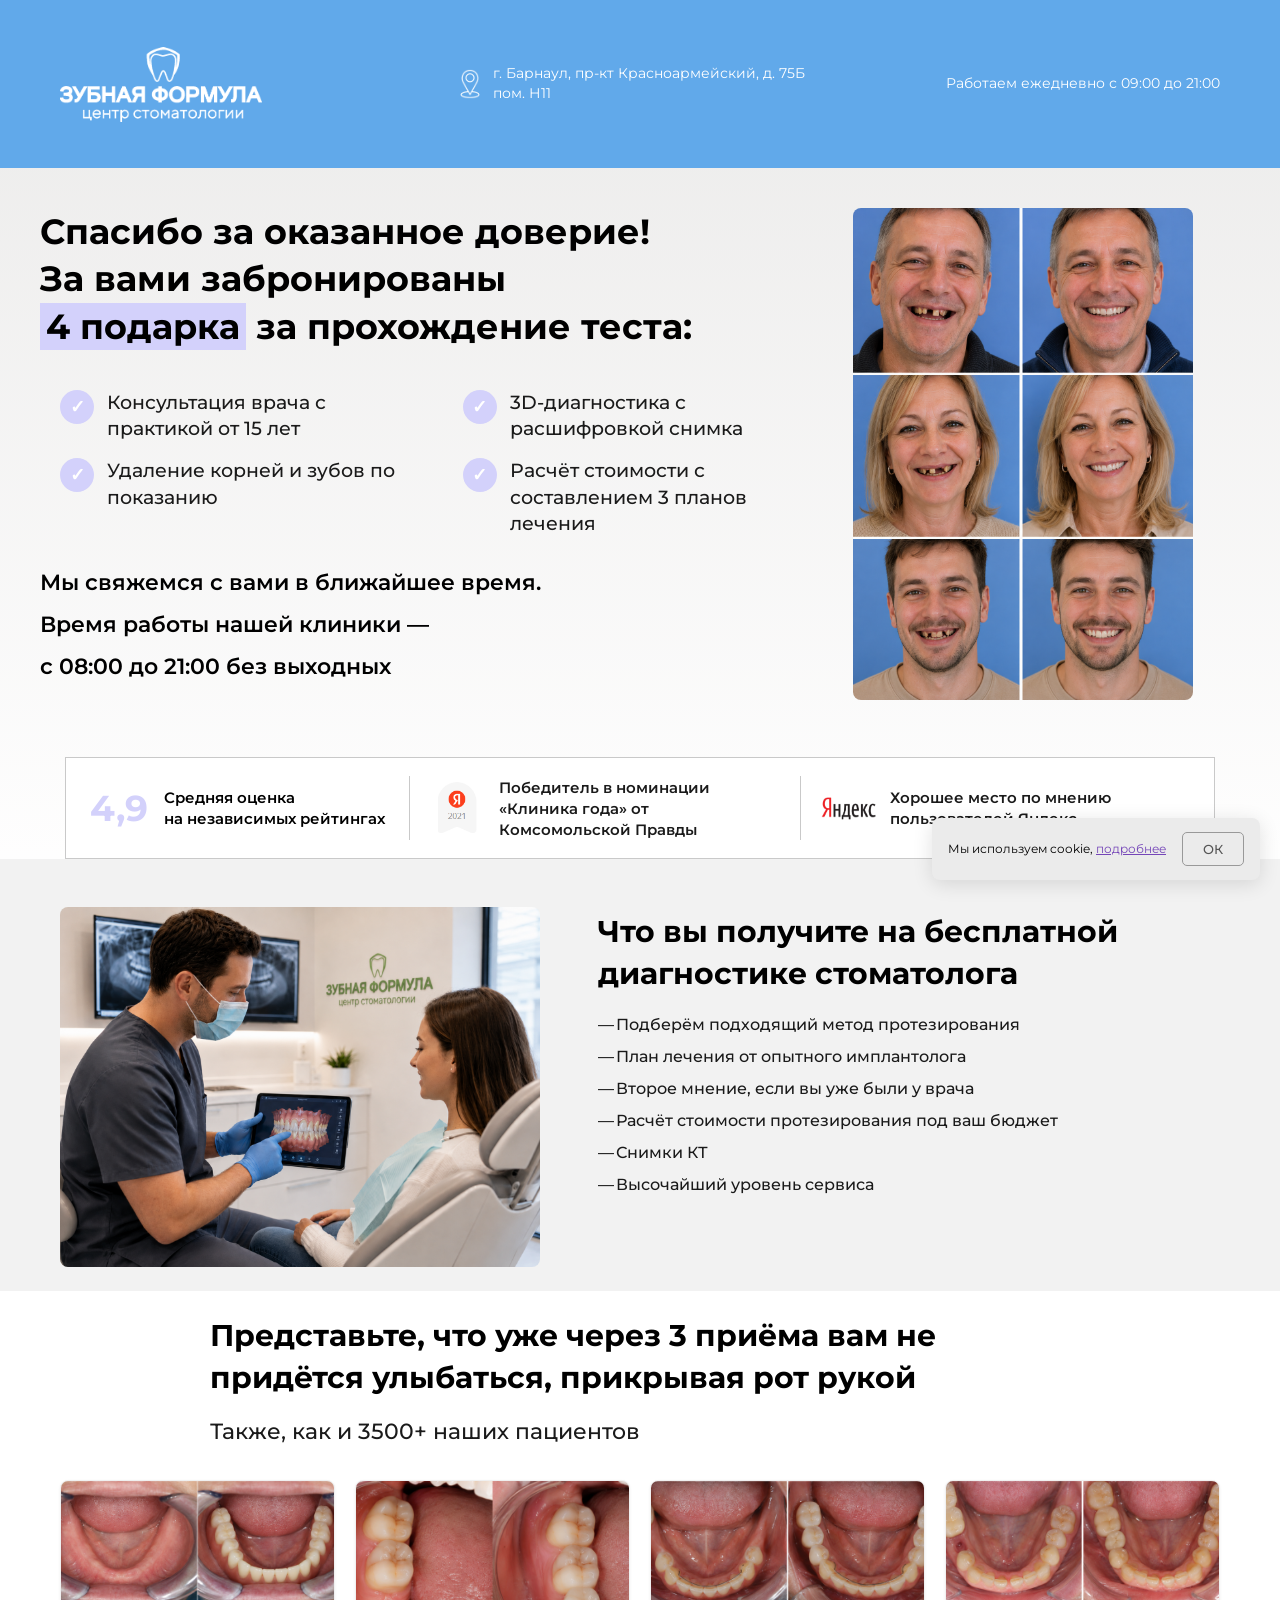
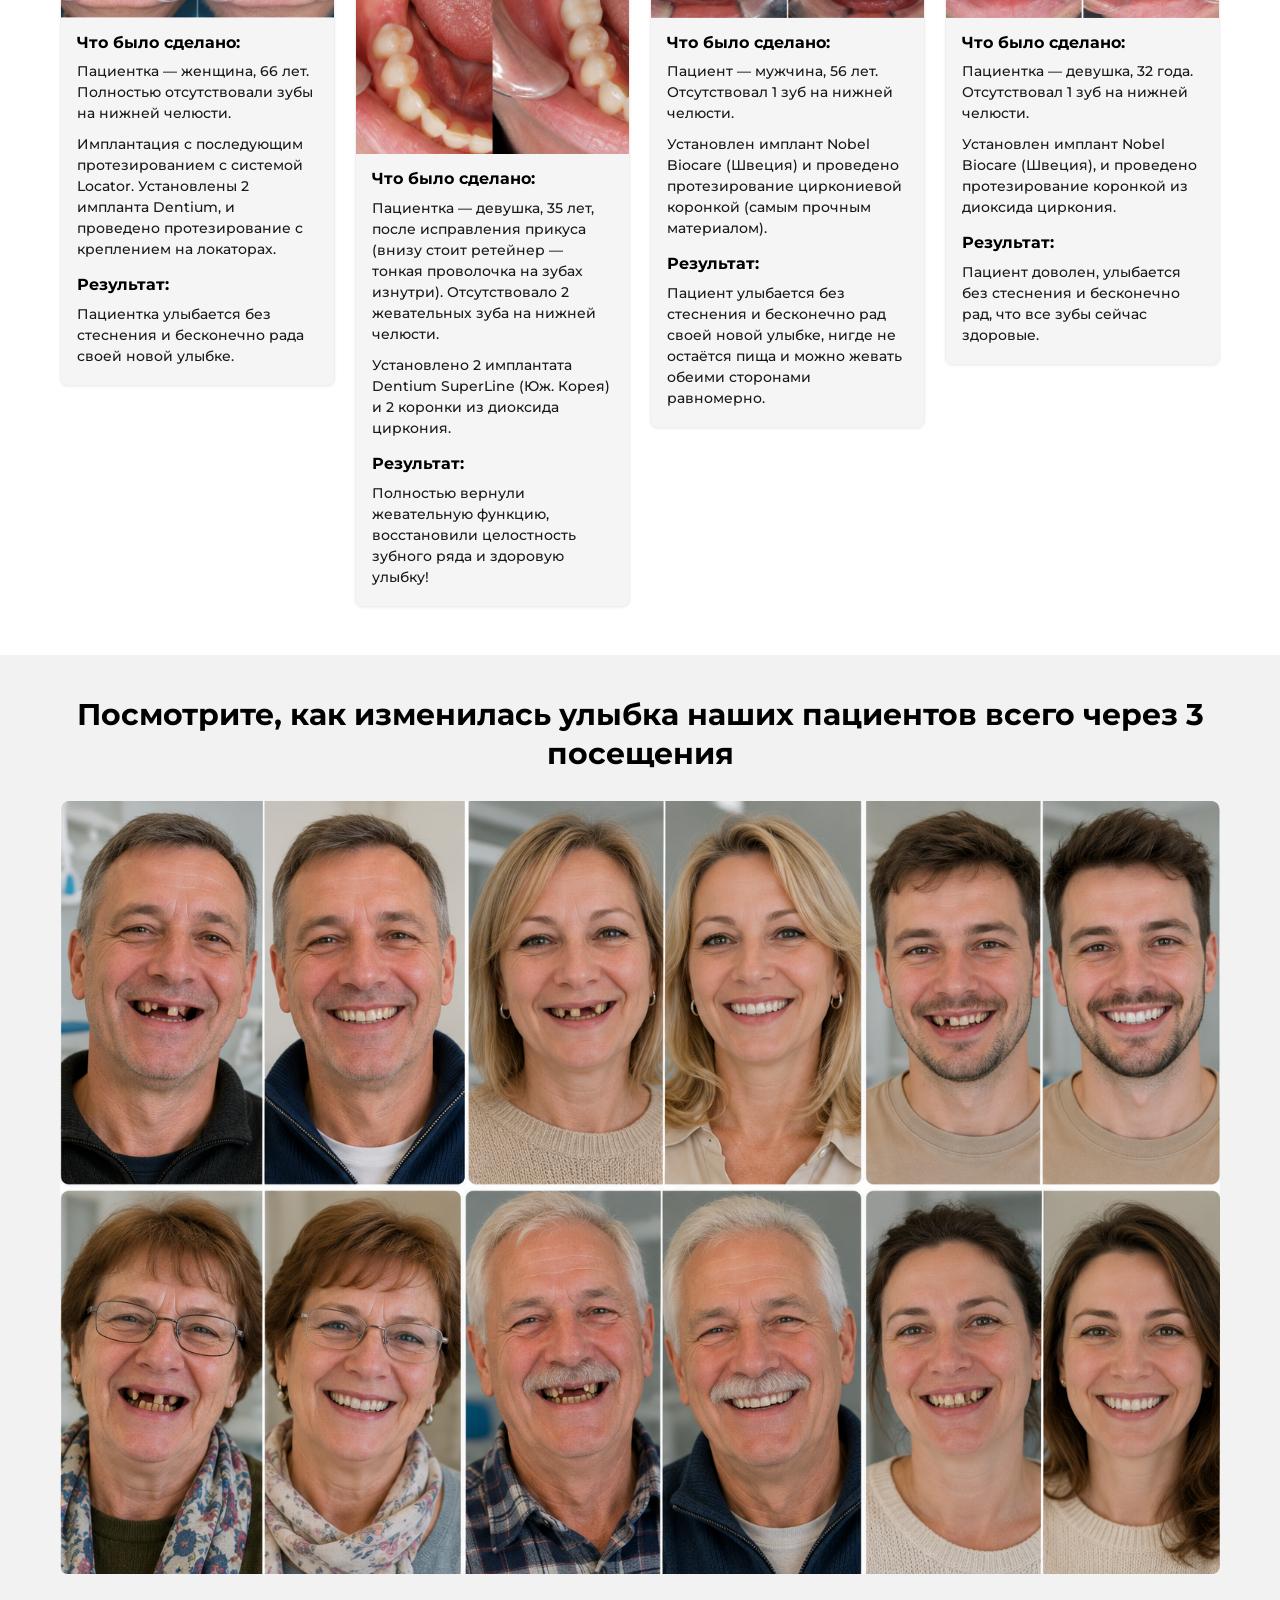
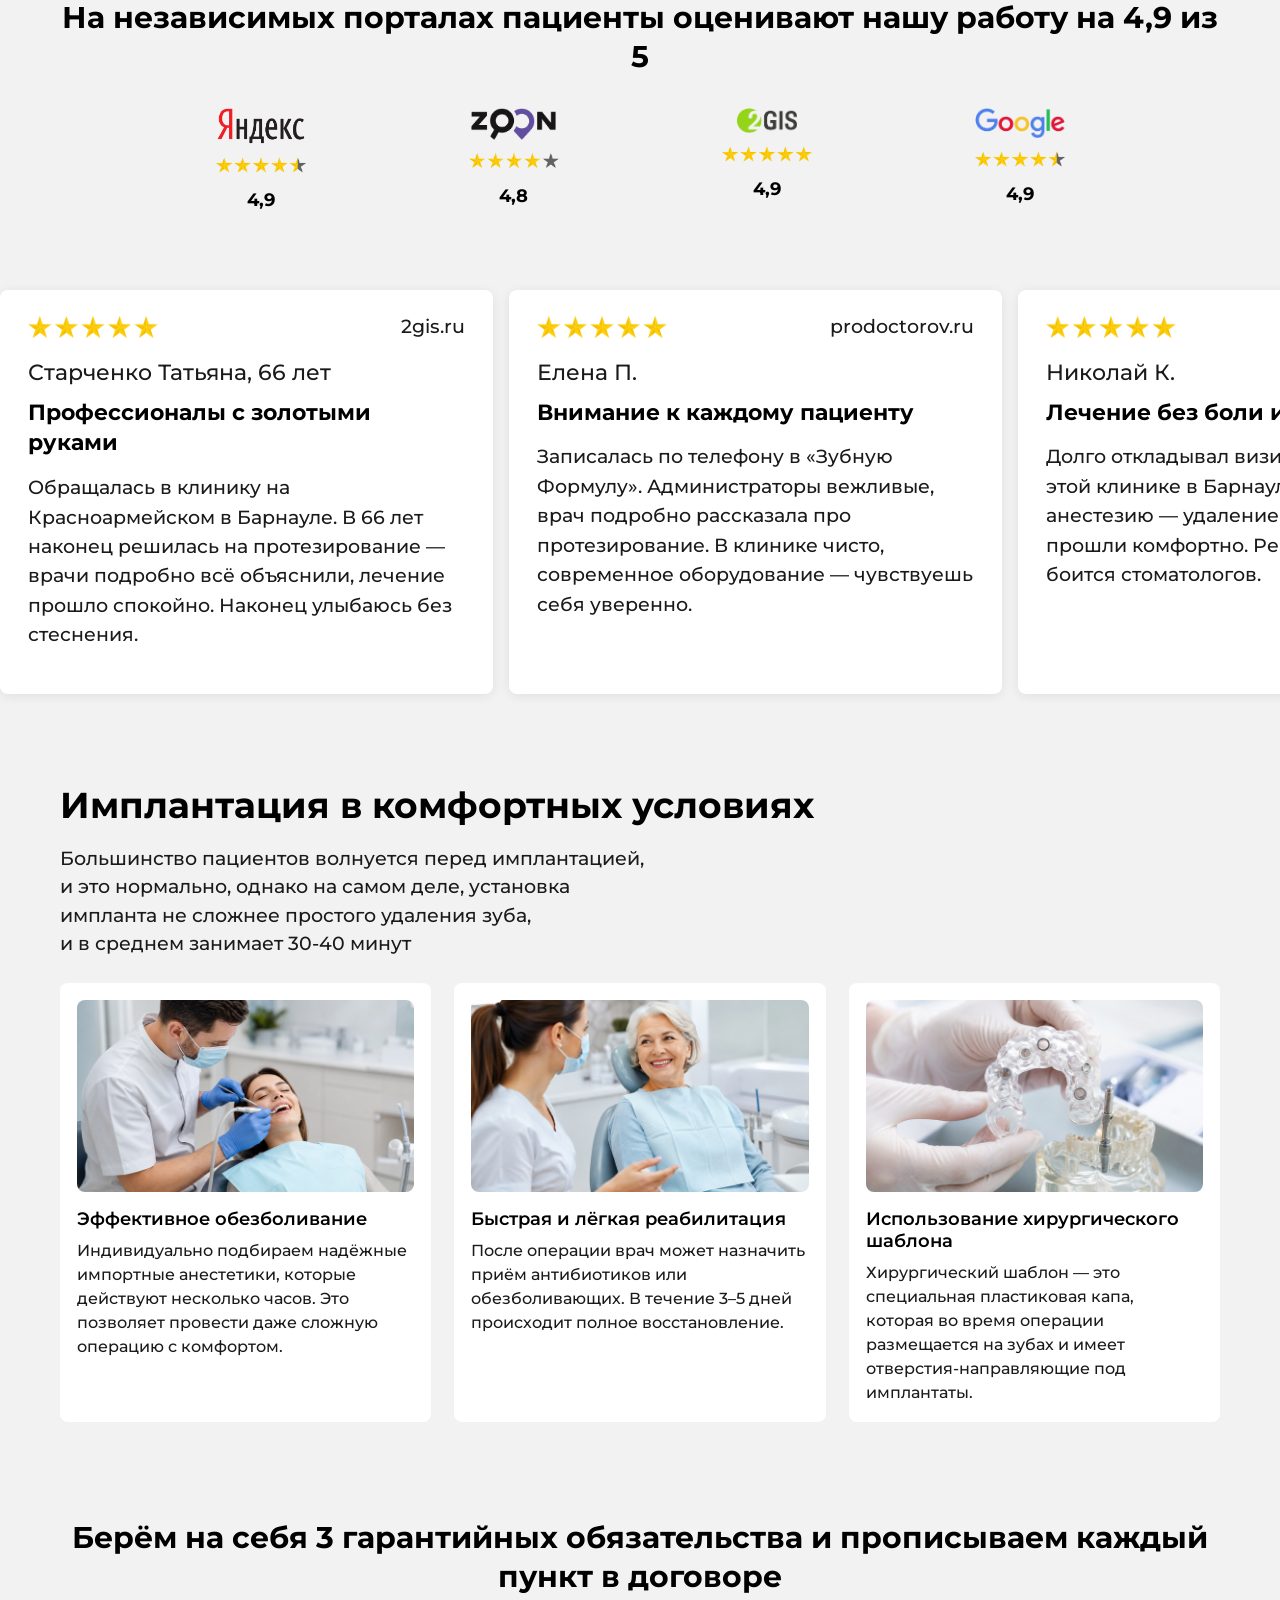
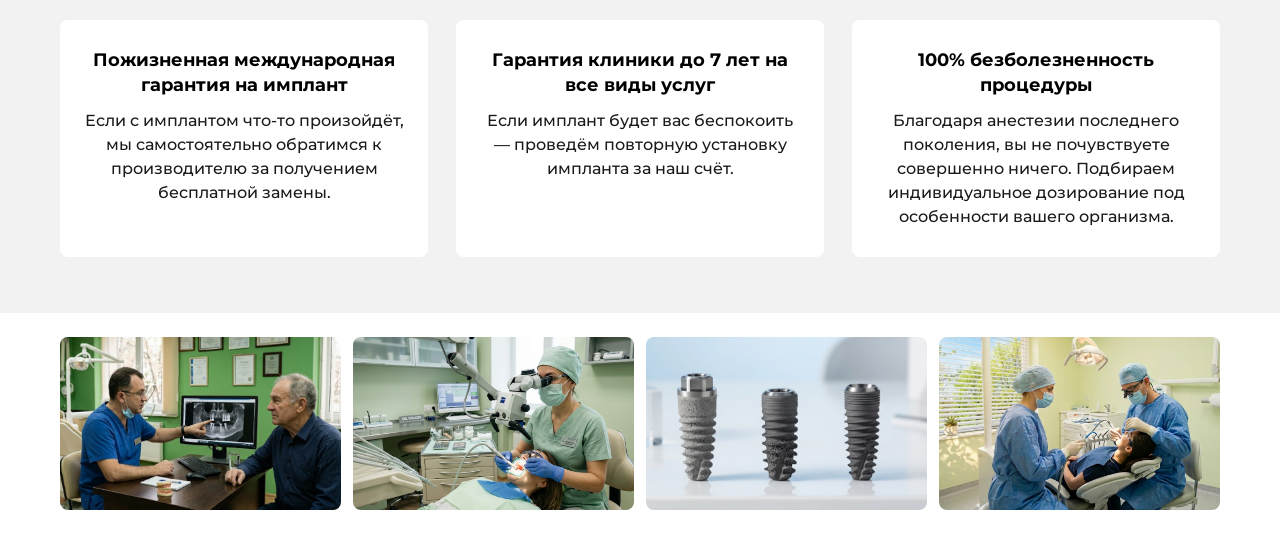
==== spasibo.html @ ef3e5db2 "12 version" ====
<!DOCTYPE html>
<html lang="ru">
<head>
  <meta charset="UTF-8">
  <meta name="viewport" content="width=device-width, initial-scale=1.0">
  <title>Спасибо за оказанное доверие! Барнаул</title>
  <meta name="description" content="Спасибо за обращение в центр стоматологии Дельта в Барнауле.">
  <link rel="icon" href="assets/images/favicon.ico" type="image/x-icon">
  <link rel="preconnect" href="https://fonts.googleapis.com">
  <link rel="preconnect" href="https://fonts.gstatic.com" crossorigin>
  <link href="https://fonts.googleapis.com/css2?family=Montserrat:wght@400;500;600;700&display=swap" rel="stylesheet">
  <link rel="stylesheet" href="css/styles.css">
  <link rel="stylesheet" href="css/thanks.css?v=66">
</head>
<body class="page-thanks">

  <header class="header">
    <div class="container header__inner">
      <a class="header__brand" href="https://dentalformula-22.ru/" target="_blank" rel="noopener noreferrer" aria-label="Зубная Формула — центр стоматологии">
        <span class="header__brand-mark-wrap">
          <img class="header__brand-mark" src="assets/images/logo-delta.png" alt="Зубная Формула — центр стоматологии" width="204" height="75">
        </span>
      </a>
      <div class="header__center">
        <img class="header__icon header__icon--clock" src="assets/images/icon-clock.png" alt="" width="30" height="30">
        <span class="header__address">г. Барнаул, пр-кт Красноармейский, д. 75Б пом. Н11</span>
      </div>
      <div class="header__right">
        <span class="header__hours">Работаем ежедневно с 09:00 до 21:00</span>
        <a href="tel:+73852270693" class="header__phone" aria-label="Позвонить: +7 (3852) 27-06-93">
          <span class="header__phone-text">+7 (3852) 27-06-93</span>
          <img class="header__phone-btn" src="assets/images/header-phone.png" alt="" width="138" height="25">
        </a>
      </div>
    </div>
  </header>

  <main class="thanks">
    <!-- rec770107437 -->
    <section class="thanks-hero">
      <div class="thanks-hero__board">
        <div class="thanks-hero__main">
          <div class="thanks-hero__left">
            <h1 class="thanks-hero__title">
              Спасибо за оказанное доверие!<br>
              За вами забронированы<br>
              <span class="thanks-hero__highlight">4 подарка</span> за прохождение теста:
            </h1>
            <ul class="thanks-hero__gifts">
              <li>Консультация врача с практикой от 15 лет</li>
              <li>3D-диагностика с расшифровкой снимка</li>
              <li>Удаление корней и зубов по показанию</li>
              <li>Расчёт стоимости с составлением 3 планов лечения</li>
            </ul>
            <p class="thanks-hero__note">
              Мы свяжемся с вами в ближайшее время.<br>
              Время работы нашей клиники —<br>
              с 08:00 до 21:00 без выходных
            </p>
          </div>
          <div class="thanks-hero__media">
            <img class="thanks-hero__collage" src="assets/images/thanks/thanks-doctor-hero.png" alt="Результаты лечения до и после" width="340" height="492">
          </div>
        </div>

        <div class="thanks-awards">
          <div class="thanks-awards__score">
            <span class="thanks-awards__value">4,9</span>
            <span class="thanks-awards__label">Средняя оценка<br>на независимых рейтингах</span>
          </div>
          <div class="thanks-awards__divider" aria-hidden="true"></div>
          <div class="thanks-awards__item">
            <img src="assets/images/thanks/thanks-rating-deco.png" alt="" width="55" height="55">
            <p>Победитель в номинации «Клиника года» от Комсомольской Правды</p>
          </div>
          <div class="thanks-awards__divider" aria-hidden="true"></div>
          <div class="thanks-awards__item">
            <img src="assets/images/thanks/thanks-yandex.png" alt="" width="43" height="43">
            <p>Хорошее место по мнению пользователей Яндекс</p>
          </div>
        </div>
      </div>
    </section>

    <!-- rec770107440 -->
    <section class="thanks-block thanks-block--gray thanks-diagnostics">
      <div class="thanks-block__inner">
        <div class="thanks-diagnostics__layout">
          <img class="thanks-diagnostics__photo" src="assets/images/thanks/thanks-diagnostics.png" alt="Диагностика в клинике" width="480" height="360">
          <div class="thanks-diagnostics__content">
            <h2 class="thanks-diagnostics__title">Что вы получите на бесплатной диагностике стоматолога</h2>
            <ul class="thanks-diagnostics__list">
              <li>Подберём подходящий метод протезирования</li>
              <li>План лечения от опытного имплантолога</li>
              <li>Второе мнение, если вы уже были у врача</li>
              <li>Расчёт стоимости протезирования под ваш бюджет</li>
              <li>Снимки КТ</li>
              <li>Высочайший уровень сервиса</li>
            </ul>
          </div>
        </div>
      </div>
    </section>

    <!-- rec770877200 -->
    <section class="thanks-block thanks-motivation">
      <div class="thanks-block__inner thanks-motivation__layout">
        <div class="thanks-motivation__text">
          <h2 class="thanks-motivation__title">Представьте, что уже <strong>через 3 приёма</strong> вам не придётся улыбаться, прикрывая рот рукой</h2>
          <p class="thanks-motivation__lead">Также, как и 3500+ наших пациентов</p>
        </div>
      </div>
    </section>

    <!-- rec770877351 -->
    <section class="thanks-block thanks-cases">
      <div class="thanks-block__inner">
        <div class="thanks-slider thanks-slider--light">
          <div class="thanks-cases__grid" data-thanks-slider-track>
          <article class="thanks-case">
            <div class="thanks-case__card">
              <img class="thanks-case__photo" src="assets/images/thanks/thanks-case-photo.png" alt="До приема">
              <div class="thanks-case__content">
                <h3>Что было сделано:</h3>
                <p>Пациентка — женщина, 66 лет. Полностью отсутствовали зубы на нижней челюсти.</p>
                <p>Имплантация с последующим протезированием с системой Locator. Установлены 2 импланта Dentium, и проведено протезирование с креплением на локаторах.</p>
                <h3>Результат:</h3>
                <p>Пациентка улыбается без стеснения и бесконечно рада своей новой улыбке.</p>
              </div>
            </div>
          </article>
          <article class="thanks-case">
            <div class="thanks-case__card">
              <img class="thanks-case__photo" src="assets/images/thanks/thanks-case-photo-2.png" alt="До приема">
              <div class="thanks-case__content">
                <h3>Что было сделано:</h3>
                <p>Пациентка — девушка, 35 лет, после исправления прикуса (внизу стоит ретейнер — тонкая проволочка на зубах изнутри). Отсутствовало 2 жевательных зуба на нижней челюсти.</p>
                <p>Установлено 2 имплантата Dentium SuperLine (Юж. Корея) и 2 коронки из диоксида циркония.</p>
                <h3>Результат:</h3>
                <p>Полностью вернули жевательную функцию, восстановили целостность зубного ряда и здоровую улыбку!</p>
              </div>
            </div>
          </article>
          <article class="thanks-case">
            <div class="thanks-case__card">
              <img class="thanks-case__photo" src="assets/images/thanks/thanks-case-photo-3.png" alt="До приема">
              <div class="thanks-case__content">
                <h3>Что было сделано:</h3>
                <p>Пациент — мужчина, 56 лет. Отсутствовал 1 зуб на нижней челюсти.</p>
                <p>Установлен имплант Nobel Biocare (Швеция) и проведено протезирование циркониевой коронкой (самым прочным материалом).</p>
                <h3>Результат:</h3>
                <p>Пациент улыбается без стеснения и бесконечно рад своей новой улыбке, нигде не остаётся пища и можно жевать обеими сторонами равномерно.</p>
              </div>
            </div>
          </article>
          <article class="thanks-case">
            <div class="thanks-case__card">
              <img class="thanks-case__photo" src="assets/images/thanks/thanks-case-photo-4.png" alt="До приема">
              <div class="thanks-case__content">
                <h3>Что было сделано:</h3>
                <p>Пациентка — девушка, 32 года. Отсутствовал 1 зуб на нижней челюсти.</p>
                <p>Установлен имплант Nobel Biocare (Швеция), и проведено протезирование коронкой из диоксида циркония.</p>
                <h3>Результат:</h3>
                <p>Пациент доволен, улыбается без стеснения и бесконечно рад, что все зубы сейчас здоровые.</p>
              </div>
            </div>
          </article>
          </div>
          <div class="thanks-slider__dots" data-thanks-slider-dots aria-hidden="true"></div>
        </div>
      </div>
    </section>

    <!-- rec770877605 + rec770877674 -->
    <section class="thanks-block thanks-block--gray thanks-gallery">
      <div class="thanks-block__inner">
        <h2 class="thanks-block__title thanks-block__title--center">Посмотрите, как изменилась улыбка наших пациентов всего через 3 посещения</h2>
        <img class="thanks-gallery__photo" src="assets/images/thanks/thanks-gallery.png" alt="До и после — результаты лечения" width="1200" height="800">
      </div>
    </section>

    <!-- rec770107443 -->
    <section class="thanks-block thanks-block--gray thanks-ratings">
      <div class="thanks-block__inner">
        <h2 class="thanks-block__title thanks-block__title--center">На независимых порталах пациенты оценивают нашу работу на 4,9 из 5</h2>
        <div class="thanks-ratings__row">
          <div class="thanks-ratings__item thanks-ratings__item--yandex">
            <img class="thanks-ratings__logo" src="assets/images/thanks/thanks-rating-yandex.png" alt="Яндекс">
            <img class="thanks-ratings__stars" src="assets/images/thanks/thanks-rating-stars.png" alt="">
            <span class="thanks-ratings__score">4,9</span>
          </div>
          <div class="thanks-ratings__item thanks-ratings__item--zoon">
            <img class="thanks-ratings__logo" src="assets/images/thanks/thanks-rating-zoon.png" alt="ZOON">
            <img class="thanks-ratings__stars" src="assets/images/thanks/thanks-rating-stars-zoon.png" alt="">
            <span class="thanks-ratings__score">4,8</span>
          </div>
          <div class="thanks-ratings__item thanks-ratings__item--2gis">
            <img class="thanks-ratings__logo" src="assets/images/thanks/thanks-rating-2gis.png" alt="2ГИС">
            <img class="thanks-ratings__stars" src="assets/images/thanks/thanks-rating-stars-alt.png" alt="">
            <span class="thanks-ratings__score">4,9</span>
          </div>
          <div class="thanks-ratings__item thanks-ratings__item--google">
            <img class="thanks-ratings__logo" src="assets/images/thanks/thanks-rating-google.png" alt="Google">
            <img class="thanks-ratings__stars" src="assets/images/thanks/thanks-rating-stars.png" alt="">
            <span class="thanks-ratings__score">4,9</span>
          </div>
        </div>
      </div>
    </section>

    <!-- rec770877840 -->
    <section class="thanks-block thanks-block--gray thanks-reviews">
      <div class="thanks-reviews__track">
        <article class="thanks-review-card">
          <header class="thanks-review-card__head">
            <img class="thanks-review-card__stars" src="assets/images/thanks/thanks-review-avatar.png" alt="">
            <span class="thanks-review-card__source">2gis.ru</span>
          </header>
          <p class="thanks-review-card__author">Старченко Татьяна, 66 лет</p>
          <p class="thanks-review-card__quote">Профессионалы с золотыми руками</p>
          <p class="thanks-review-card__text">Обращалась в клинику на Красноармейском в Барнауле. В 66 лет наконец решилась на протезирование — врачи подробно всё объяснили, лечение прошло спокойно. Наконец улыбаюсь без стеснения.</p>
        </article>
        <article class="thanks-review-card">
          <header class="thanks-review-card__head">
            <img class="thanks-review-card__stars" src="assets/images/thanks/thanks-review-avatar.png" alt="">
            <span class="thanks-review-card__source">prodoctorov.ru</span>
          </header>
          <p class="thanks-review-card__author">Елена П.</p>
          <p class="thanks-review-card__quote">Внимание к каждому пациенту</p>
          <p class="thanks-review-card__text">Записалась по телефону в «Зубную Формулу». Администраторы вежливые, врач подробно рассказала про протезирование. В клинике чисто, современное оборудование — чувствуешь себя уверенно.</p>
        </article>
        <article class="thanks-review-card">
          <header class="thanks-review-card__head">
            <img class="thanks-review-card__stars" src="assets/images/thanks/thanks-review-avatar.png" alt="">
            <span class="thanks-review-card__source">2gis.ru</span>
          </header>
          <p class="thanks-review-card__author">Николай К.</p>
          <p class="thanks-review-card__quote">Лечение без боли и стресса</p>
          <p class="thanks-review-card__text">Долго откладывал визит к стоматологу. В этой клинике в Барнауле подобрали анестезию — удаление и имплантацию прошли комфортно. Рекомендую тем, кто боится стоматологов.</p>
        </article>
        <article class="thanks-review-card">
          <header class="thanks-review-card__head">
            <img class="thanks-review-card__stars" src="assets/images/thanks/thanks-review-avatar.png" alt="">
            <span class="thanks-review-card__source">prodoctorov.ru</span>
          </header>
          <p class="thanks-review-card__author">Татьяна Т.</p>
          <p class="thanks-review-card__quote">Понятный план лечения и результат</p>
          <p class="thanks-review-card__text">Пришли с мужем на консультацию по восстановлению зубов. Составили несколько вариантов по бюджету, показали снимки и объяснили каждый этап. Результатом довольны.</p>
        </article>
        <article class="thanks-review-card">
          <header class="thanks-review-card__head">
            <img class="thanks-review-card__stars" src="assets/images/thanks/thanks-review-avatar.png" alt="">
            <span class="thanks-review-card__source">2gis.ru</span>
          </header>
          <p class="thanks-review-card__author">Артём И.</p>
          <p class="thanks-review-card__quote">Бесплатная консультация и честный расчёт</p>
          <p class="thanks-review-card__text">На первом приёме бесплатно провели осмотр и КТ, расписали план лечения и стоимость без скрытых доплат. Записали на следующий день — всё прошло, как договаривались.</p>
        </article>
      </div>
    </section>

    <!-- rec770107445 + rec770107446 -->
    <section class="thanks-block thanks-block--gray thanks-comfort">
      <div class="thanks-block__inner">
        <h2 class="thanks-block__title thanks-comfort__title">Имплантация в комфортных условиях</h2>
        <p class="thanks-comfort__intro">Большинство пациентов волнуется перед имплантацией,<br>
 и это нормально, однако на самом деле, установка<br>
 импланта не сложнее простого удаления зуба,<br>
 и в среднем занимает 30-40 минут</p>
        <div class="thanks-slider thanks-slider--gray">
          <div class="thanks-comfort__grid" data-thanks-slider-track>
          <article class="thanks-comfort-card">
            <img src="assets/images/thanks/thanks-comfort-1.png" alt="">
            <h3>Эффективное обезболивание</h3>
            <p>Индивидуально подбираем надёжные импортные анестетики, которые действуют несколько часов. Это позволяет провести даже сложную операцию с комфортом.</p>
          </article>
          <article class="thanks-comfort-card">
            <img src="assets/images/thanks/thanks-comfort-2.png" alt="">
            <h3>Быстрая и лёгкая реабилитация</h3>
            <p>После операции врач может назначить приём антибиотиков или обезболивающих. В течение 3–5 дней происходит полное восстановление.</p>
          </article>
          <article class="thanks-comfort-card">
            <img src="assets/images/thanks/thanks-comfort-3.png" alt="">
            <h3>Использование хирургического шаблона</h3>
            <p>Хирургический шаблон — это специальная пластиковая капа, которая во время операции размещается на зубах и имеет отверстия-направляющие под имплантаты.</p>
          </article>
          </div>
          <div class="thanks-slider__dots" data-thanks-slider-dots aria-hidden="true"></div>
        </div>
      </div>
    </section>

    <!-- rec770107447 -->
    <section class="thanks-block thanks-block--gray thanks-guarantee">
      <div class="thanks-block__inner">
        <h2 class="thanks-block__title thanks-block__title--center">Берём на себя 3 гарантийных обязательства и прописываем каждый пункт в договоре</h2>
        <div class="thanks-guarantee__grid">
          <article class="thanks-guarantee-card">
            <h3>Пожизненная международная гарантия на имплант</h3>
            <p>Если с имплантом что-то произойдёт, мы самостоятельно обратимся к производителю за получением бесплатной замены.</p>
          </article>
          <article class="thanks-guarantee-card">
            <h3>Гарантия клиники до 7 лет на все виды услуг</h3>
            <p>Если имплант будет вас беспокоить — проведём повторную установку импланта за наш счёт.</p>
          </article>
          <article class="thanks-guarantee-card">
            <h3>100% безболезненность процедуры</h3>
            <p>Благодаря анестезии последнего поколения, вы не почувствуете совершенно ничего. Подбираем индивидуальное дозирование под особенности вашего организма.</p>
          </article>
        </div>
      </div>
    </section>

    <!-- rec770107450 -->
    <section class="thanks-block thanks-clinic">
      <div class="thanks-block__inner">
        <div class="thanks-slider thanks-slider--light">
          <div class="thanks-clinic__grid" data-thanks-slider-track>
            <div class="thanks-clinic__slide">
              <img src="assets/images/thanks/thanks-clinic-1.png" alt="Клиника Зубная Формула, Барнаул">
            </div>
            <div class="thanks-clinic__slide">
              <img src="assets/images/thanks/thanks-clinic-2.png" alt="Лечение в кабинете стоматологии">
            </div>
            <div class="thanks-clinic__slide">
              <img src="assets/images/thanks/thanks-clinic-3.png" alt="Клиника Зубная Формула">
            </div>
            <div class="thanks-clinic__slide">
              <img src="assets/images/thanks/thanks-clinic-4.png" alt="Современное оборудование">
            </div>
          </div>
          <div class="thanks-slider__dots" data-thanks-slider-dots aria-hidden="true"></div>
        </div>
      </div>
    </section>
  </main>

  <!-- rec770107452 -->
  <div class="thanks-disclaimer">Имеются противопоказания. Необходима консультация со специалистом</div>

  <div class="cookie" id="cookie" aria-live="polite">
    <p class="cookie__text">Мы используем cookie, <a href="https://dentalformula-22.ru/police/" target="_blank" rel="noopener noreferrer">подробнее</a></p>
    <button type="button" class="btn btn--cookie" data-cookie-ok>ОК</button>
  </div>

  <button type="button" class="scroll-top" id="scroll-top" aria-label="Наверх">↑</button>

  <script src="js/main.js?v=12"></script>
</body>
</html>
---- css/styles.css ----
:root {
  --font: "Montserrat", Arial, sans-serif;
  --blue-header: #61a9ea;
  --cyan: #61a9ea;
  --purple: #7546b8;
  --purple-dark: #803aee;
  --orange: #ff9800;
  --orange-dark: #d25e27;
  --text: #000000;
  --text-muted: #363636;
  --white: #ffffff;
  --border: #c2c9d2;
  --panel-bg: #ffffff;
  --container: 1200px;
  --artboard: 1200px;
  --quiz-panel-w: 1158px;
  --quiz-panel-h: 783px;
  --quiz-aside-w: 340px;
  --header-h: 90px;
  --hero-bg: #efece9;
}

*,
*::before,
*::after {
  box-sizing: border-box;
}

html {
  scroll-behavior: smooth;
  scroll-padding-top: var(--header-h);
  -webkit-text-size-adjust: 100%;
  overflow-x: clip;
}

body {
  margin: 0;
  font-family: var(--font);
  font-weight: 400;
  color: var(--text);
  background: var(--white);
  overflow-x: clip;
  -webkit-font-smoothing: antialiased;
}

body.no-scroll {
  overflow: hidden;
}

img {
  max-width: 100%;
  height: auto;
  display: block;
}

a {
  color: inherit;
}

button,
input {
  font-family: inherit;
}

ul {
  margin: 0;
  padding: 0;
  list-style: none;
}

.container {
  width: 100%;
  max-width: var(--container);
  margin: 0 auto;
  padding: 0 20px;
}

/* Header */
.header {
  position: fixed;
  top: 0;
  left: 0;
  right: 0;
  z-index: 990;
  height: var(--header-h);
  background: var(--blue-header);
}

.header__inner {
  display: flex;
  align-items: center;
  gap: 24px;
  height: var(--header-h);
  min-width: 0;
}

.header__brand {
  display: inline-flex;
  align-items: center;
  flex: 1 1 0;
  min-width: 0;
  text-decoration: none;
  color: #ffffff;
}

.header__brand-mark-wrap {
  flex-shrink: 0;
  display: block;
  height: 75px;
  width: auto;
  max-width: min(204px, 46vw);
  line-height: 0;
}

.header__brand-mark {
  display: block;
  height: 75px;
  width: auto;
  max-width: 100%;
  object-fit: contain;
  object-position: left center;
}

.header__center {
  display: flex;
  align-items: center;
  justify-content: center;
  gap: 8px;
  flex: 1 1 0;
  min-width: 0;
}

.header__right {
  display: flex;
  align-items: center;
  justify-content: flex-end;
  gap: 8px;
  flex: 1 1 0;
  min-width: 0;
}

.header__icon {
  flex-shrink: 0;
  width: 30px;
  height: auto;
}

.header__address,
.header__hours {
  font-size: 14px;
  line-height: 1.4;
  color: #ffffff;
  overflow-wrap: break-word;
}

.header__phone {
  display: none;
  align-items: center;
  text-decoration: none;
  flex-shrink: 0;
}

.header__phone-text {
  display: none;
}

.header__phone-btn {
  width: auto;
  height: 25px;
  max-width: 138px;
}

/* Buttons */
.btn {
  display: inline-flex;
  align-items: center;
  justify-content: center;
  border: none;
  cursor: pointer;
  font-weight: 600;
  transition: background 0.2s, color 0.2s, opacity 0.2s;
  text-align: center;
}

.btn--primary {
  background: var(--orange);
  color: var(--white);
  font-size: 16px;
  font-weight: 700;
  text-transform: uppercase;
  border-radius: 8px;
  padding: 18px 28px;
  min-height: 60px;
  line-height: 1.25;
}

.btn--primary:hover {
  background: var(--orange-dark);
}

.btn--quiz {
  background: var(--purple);
  color: var(--white);
  border-radius: 10px;
  padding: 14px 32px;
  font-size: 16px;
  font-weight: 600;
  min-height: 56px;
  min-width: 138px;
  box-shadow: 0 3px 15px rgba(181, 181, 181, 0.45);
}

.btn--quiz:hover {
  background: var(--purple-dark);
}

.quiz__submit {
  flex: 1 1 auto;
  width: auto;
  max-width: 340px;
  min-height: 60px;
  padding: 14px 28px;
  background: var(--orange-dark);
  border-radius: 10px;
}

.btn--outline {
  background: transparent;
  border: 1px solid var(--border);
  color: var(--text);
  border-radius: 28px;
  padding: 12px 24px;
  font-size: 14px;
}

.btn--cookie {
  background: #ebebeb;
  color: #555555;
  border: 1px solid #999999;
  border-radius: 5px;
  padding: 8px 20px;
  font-size: 13px;
  font-weight: 500;
  flex-shrink: 0;
}

/* Hero */
.hero {
  padding-top: calc(var(--header-h) + 32px);
  padding-bottom: 40px;
  background: var(--hero-bg);
  scroll-margin-top: calc(var(--header-h) + 16px);
}

.hero__container {
  min-width: 0;
}

.hero__content {
  min-width: 0;
}

.hero__title {
  display: flex;
  flex-direction: column;
  align-items: flex-start;
  gap: 0;
  max-width: 913px;
  margin: 0 0 26px;
  font-size: 40px;
  font-weight: 700;
  line-height: 1.4;
  overflow-wrap: break-word;
}

.hero__title-line {
  display: block;
}

.hero__title-line--black {
  color: var(--text);
}

.hero__title-line--cyan {
  color: var(--cyan);
}

.hero__grid {
  display: grid;
  grid-template-columns: minmax(0, 1fr) 347px;
  gap: 0;
  align-items: stretch;
  min-width: 0;
}

.hero__text {
  min-width: 0;
  font-size: 16px;
  line-height: 1.55;
  overflow-wrap: break-word;
}

.hero__lead {
  margin: 0 0 8px;
}

.hero__list {
  margin: 0 0 16px;
}

.hero__list li {
  margin-bottom: 4px;
}

.hero__prices {
  margin: 0 0 12px;
}

.hero__urgent {
  margin: 0;
}

.hero__gallery {
  min-width: 0;
  display: flex;
  align-items: stretch;
  justify-content: flex-end;
}

.hero__gallery img {
  width: 347px;
  max-width: 100%;
  height: 434px;
  border-radius: 20px;
  object-fit: cover;
}

/* Quiz */
.quiz {
  padding: 40px 0 0;
  background: var(--white);
  scroll-margin-top: calc(var(--header-h) + 16px);
}

.quiz__container {
  max-width: var(--container);
  margin: 0 auto 25px;
  padding: 0 20px;
}

.quiz__heading {
  margin: 0 0 28px;
  text-align: center;
  font-size: 34px;
  font-weight: 700;
  line-height: 1.35;
  overflow-wrap: break-word;
}

.quiz__panel {
  width: var(--quiz-panel-w);
  max-width: 100%;
  height: auto;
  margin: 0 auto;
  border: 1px solid var(--purple);
  border-radius: 16px;
  background: var(--panel-bg);
  overflow: hidden;
  min-width: 0;
  box-sizing: border-box;
  display: flex;
  flex-direction: column;
}

.quiz__tabs {
  display: flex;
  align-items: center;
  justify-content: space-between;
  gap: 16px;
  min-height: 72px;
  margin: 38px 15px 0 55px;
  max-width: 1090px;
  padding: 8px 16px;
  border: 1px solid var(--purple);
  border-radius: 10px;
  background: var(--white);
}

.quiz__tab {
  appearance: none;
  border: none;
  background: transparent;
  color: var(--text);
  font-size: 16px;
  font-weight: 400;
  line-height: 1.55;
  padding: 14px 0;
  border-radius: 10px;
  cursor: default;
  pointer-events: none;
  min-width: 0;
  overflow-wrap: break-word;
}

.quiz__tab.is-active {
  background: var(--purple);
  color: var(--white);
  padding: 14px 28px;
  min-width: 138px;
  min-height: 56px;
  font-weight: 400;
}

.quiz__tab.is-done {
  color: var(--text-muted);
  font-weight: 400;
}

.quiz__tab--last:not([hidden]) {
  margin-left: auto;
  background: var(--purple);
  color: var(--white);
  padding: 14px 28px;
  min-width: 138px;
  min-height: 56px;
}

.quiz__body {
  display: grid;
  grid-template-columns: minmax(0, 1fr) var(--quiz-aside-w);
  gap: 0;
  align-items: start;
  min-width: 0;
  flex: 0 0 auto;
  min-height: 0;
}

.quiz__form-wrap {
  padding: 44px 40px 40px 55px;
  min-width: 0;
  border-right: 1px solid #f2f2f2;
  display: flex;
  flex-direction: column;
  min-height: 0;
  overflow: auto;
}

.quiz__form-wrap.is-success .quiz__success {
  flex: 1;
  display: flex;
  flex-direction: column;
}

.quiz__aside {
  width: var(--quiz-aside-w);
  flex-shrink: 0;
  padding: 12px 10px 10px 0;
  min-width: 0;
  display: flex;
  flex-direction: column;
  overflow: hidden;
}

.quiz__aside-card {
  flex: 0 0 auto;
  min-height: 0;
  width: 320px;
  margin: 0 auto;
  padding: 16px 14px;
  border: 1px solid var(--purple);
  border-radius: 10px;
  background: var(--white);
  display: flex;
  flex-direction: column;
  overflow: hidden;
}

.quiz__aside-title {
  margin: 0 0 12px;
  font-size: 15px;
  font-weight: 700;
  line-height: 1.45;
  overflow-wrap: break-word;
}

.quiz__gifts {
  margin: 0 0 12px;
  font-size: 14px;
  line-height: 1.45;
  overflow-wrap: break-word;
}

.quiz__gifts li {
  margin-bottom: 2px;
}

.quiz__quote {
  margin: 0 0 20px;
  padding: 0;
  border: none;
  font-size: 14px;
  font-weight: 500;
  font-style: italic;
  line-height: 1.35;
  color: var(--text);
  overflow-wrap: break-word;
}

.quiz__doctor {
  display: flex;
  flex-direction: column;
  align-items: center;
  gap: 0;
  margin-top: 0;
  min-width: 0;
  flex-shrink: 0;
}

.quiz__doctor-photo {
  display: block;
  width: 100px;
  height: 100px;
  max-width: 100px;
  max-height: 100px;
  margin: 0 auto 8px;
  flex-shrink: 0;
  border-radius: 50%;
  object-fit: cover;
}

.quiz__doctor-info {
  width: 100%;
  text-align: center;
  min-width: 0;
}

.quiz__doctor-name {
  margin: 0 0 2px;
  font-size: 15px;
  font-weight: 700;
  line-height: 1.3;
  overflow-wrap: break-word;
}

.quiz__doctor-role,
.quiz__doctor-exp {
  margin: 0;
  font-size: 13px;
  line-height: 1.3;
  overflow-wrap: break-word;
}

.quiz__doctor-role {
  margin-bottom: 2px;
}

.quiz__step {
  display: none;
}

.quiz__step.is-active {
  display: block;
}

.quiz__question {
  margin: 0 0 24px;
  font-size: 22px;
  font-weight: 600;
  line-height: 1.55;
  color: #262626;
  overflow-wrap: break-word;
}

.quiz__hint {
  margin: -12px 0 20px;
  font-size: 14px;
  line-height: 1.5;
  color: var(--text-muted);
  overflow-wrap: break-word;
}

.quiz__options {
  display: grid;
  gap: 14px;
  margin-bottom: 28px;
}

.quiz__option {
  display: flex;
  align-items: center;
  gap: 12px;
  min-height: 57px;
  padding: 14px 20px;
  background: var(--white);
  border: 1px solid #e8e8e8;
  border-radius: 20px;
  cursor: pointer;
  font-size: 16px;
  font-weight: 500;
  line-height: 1.55;
  overflow-wrap: break-word;
  min-width: 0;
}

.quiz__option:has(input:checked) {
  border-color: var(--purple);
  background: rgba(117, 70, 184, 0.06);
}

.quiz__option input {
  flex-shrink: 0;
  width: 20px;
  height: 20px;
  accent-color: var(--purple);
}

.quiz__option span {
  min-width: 0;
}

.quiz__nav:not([hidden]) {
  display: flex;
  gap: 12px;
  flex-wrap: wrap;
  justify-content: flex-start;
}

.quiz__nav[hidden] {
  display: none !important;
}

.quiz__submit-block {
  display: flex;
  flex-direction: column;
  align-items: flex-start;
  gap: 12px;
  margin-top: 4px;
}

.quiz__submit-row {
  display: flex;
  align-items: center;
  gap: 12px;
  width: 100%;
  max-width: 520px;
  margin-top: -20px;
}

.quiz__submit-gift {
  width: 156px;
  height: 156px;
  flex-shrink: 0;
  object-fit: contain;
  background: transparent;
}

.form__group {
  margin-bottom: 16px;
}

.form__label {
  display: block;
  margin-bottom: 5px;
  font-size: 15px;
  font-weight: 400;
}

.form__input {
  width: 100%;
  max-width: 340px;
  min-height: 50px;
  padding: 14px 16px;
  border: 1px solid var(--orange-dark);
  border-radius: 10px;
  font-size: 16px;
  font-weight: 500;
  background: #f2f2f2;
}

.form__checkbox {
  display: flex;
  gap: 10px;
  align-items: flex-start;
  margin-bottom: 20px;
  font-size: 12px;
  line-height: 1.45;
  cursor: pointer;
  overflow-wrap: break-word;
  min-width: 0;
}

.form__checkbox input {
  flex-shrink: 0;
  margin-top: 2px;
}

.form__checkbox a {
  color: var(--purple);
}

.quiz__consent {
  margin: 0;
  max-width: 340px;
  font-size: 12px;
  line-height: 1.45;
  color: #666666;
  overflow-wrap: break-word;
}

.quiz__consent-link {
  color: var(--purple);
  text-decoration: underline;
  text-underline-offset: 2px;
}

.quiz__consent-link:hover {
  color: var(--purple-dark);
}

.quiz__form-error {
  margin: 0;
  width: 100%;
  max-width: 520px;
  font-size: 13px;
  line-height: 1.4;
  color: #b42318;
}

.quiz__submit.is-loading {
  opacity: 0.75;
  pointer-events: none;
}

.quiz__success {
  min-width: 0;
}

.quiz__success-title {
  margin: 0 0 20px;
  font-size: 22px;
  font-weight: 700;
  line-height: 1.55;
  color: #262626;
  overflow-wrap: break-word;
}

.quiz__success-cta {
  margin-top: auto;
  padding-top: 24px;
  min-width: 0;
}

.quiz__success-label {
  margin: 0 0 12px;
  font-size: 18px;
  font-weight: 500;
  line-height: 1.55;
  overflow-wrap: break-word;
}

.quiz__success-comfort {
  margin: 0 0 20px;
  font-size: 18px;
  font-weight: 500;
  line-height: 1.55;
  overflow-wrap: break-word;
}

.quiz__success-btn {
  display: inline-flex;
  width: 100%;
  max-width: 340px;
  min-height: 60px;
  border-radius: 10px;
  font-size: 16px;
  font-weight: 600;
  background: var(--orange-dark);
  text-decoration: none;
}

.quiz__success-btn:hover {
  background: #b8521f;
}

[hidden] {
  display: none !important;
}

/* Site footer (under quiz) */
.site-footer {
  background: var(--blue-header);
  color: var(--white);
  min-height: 200px;
  padding: 28px 20px 32px;
}

.site-footer__inner {
  display: grid;
  grid-template-columns: minmax(0, 1fr) minmax(0, 1fr) minmax(0, 1fr);
  gap: 24px 40px;
  align-items: start;
  max-width: var(--quiz-panel-w);
  margin: 0 auto;
  min-width: 0;
}

.site-footer__col {
  min-width: 0;
}

.site-footer__col--left {
  font-size: 12px;
  line-height: 1.5;
}

.site-footer__col--center {
  text-align: center;
}

.site-footer__col--right {
  text-align: right;
  font-size: 12px;
  line-height: 1.5;
}

.site-footer__license,
.site-footer__disclaimer,
.site-footer__legal,
.site-footer__contacts {
  margin: 0;
  overflow-wrap: break-word;
}

.site-footer__disclaimer {
  margin-top: 12px;
}

.site-footer__age {
  margin: 12px 0 0;
  font-size: 12px;
  line-height: 1.45;
  opacity: 0.9;
}

.site-footer__logo {
  display: block;
  width: auto;
  max-width: 204px;
  height: 75px;
  margin: 0 auto 14px;
  object-fit: contain;
}

.site-footer__icons {
  display: flex;
  justify-content: center;
  align-items: center;
  gap: 12px;
  margin-bottom: 14px;
}

.site-footer__icons img {
  width: 60px;
  height: 60px;
  object-fit: cover;
  border-radius: 4px;
  background: rgba(255, 255, 255, 0.15);
}

.site-footer__legal {
  font-size: 12px;
  line-height: 1.45;
  opacity: 0.95;
}

.site-footer__policy {
  display: inline-block;
  margin-top: 10px;
  color: var(--white);
  font-size: 12px;
  text-decoration: underline;
}

.site-footer__link {
  color: var(--white);
  text-decoration: underline;
  text-underline-offset: 2px;
}

.site-footer__link:hover,
.site-footer__policy:hover {
  opacity: 0.85;
}

/* Cookie */
.cookie {
  position: fixed;
  right: 20px;
  bottom: 20px;
  z-index: 999;
  display: flex;
  align-items: center;
  gap: 16px;
  max-width: min(600px, calc(100vw - 40px));
  padding: 14px 16px;
  background: #ebebeb;
  border-radius: 8px;
  box-shadow: 0 4px 20px rgba(0, 0, 0, 0.12);
}

.cookie.is-hidden {
  display: none;
}

.cookie__text {
  margin: 0;
  font-size: 12px;
  line-height: 1.4;
  overflow-wrap: break-word;
  min-width: 0;
}

.cookie__text a {
  color: var(--purple);
}

/* Scroll top */
.scroll-top {
  position: fixed;
  right: 20px;
  bottom: 80px;
  z-index: 98;
  display: none;
  width: 44px;
  height: 44px;
  border: none;
  border-radius: 50%;
  background: var(--blue-header);
  color: var(--white);
  font-size: 20px;
  cursor: pointer;
  box-shadow: 0 2px 12px rgba(0, 0, 0, 0.2);
}

.scroll-top.is-visible {
  display: block;
}

/* ≥1200 — десктопный артборд Тильды (screens: 320,1200) */
@media (min-width: 1200px) {
  .container,
  .quiz__container {
    padding-left: 20px;
    padding-right: 20px;
  }

  .hero__container {
    display: flex;
    justify-content: center;
  }

  .hero__content {
    width: fit-content;
    max-width: 100%;
  }

  .hero__title {
    max-width: none;
  }

  .hero__grid {
    grid-template-columns: auto 347px;
    width: fit-content;
    max-width: 100%;
    gap: 200px;
  }

  .hero__gallery {
    margin-left: 0;
  }

  .hero__text {
    display: flex;
    flex-direction: column;
    justify-content: space-between;
    min-height: 434px;
    font-size: 19px;
    line-height: 1.5;
  }

  .hero__text > * {
    margin: 0;
  }

  .hero__list li {
    margin-bottom: 6px;
  }

  .hero__list li:last-child {
    margin-bottom: 0;
  }

  .quiz__panel {
    width: var(--quiz-panel-w);
    height: auto;
  }
}

/* 768–1199 — квиз, футер (верх сайта — в отдельных брейкпоинтах ниже) */
@media (max-width: 1199px) and (min-width: 768px) {
  .container,
  .quiz__container {
    padding-left: 20px;
    padding-right: 20px;
  }

  .quiz {
    padding-top: 36px;
  }

  .quiz__heading {
    margin: 0 0 24px;
    padding: 0 8px;
    font-size: clamp(24px, 3vw, 30px);
    line-height: 1.35;
  }

  .quiz__container {
    margin-bottom: 22px;
  }

  .quiz__panel {
    width: 100%;
    max-width: min(960px, 100%);
    height: auto;
    min-height: 0;
  }

  .quiz__tabs {
    margin: 20px 16px 0;
    padding: 10px 14px;
    min-height: 56px;
    gap: 12px;
    max-width: none;
  }

  .quiz__tab {
    font-size: 15px;
    padding: 10px 0;
    line-height: 1.35;
  }

  .quiz__tab.is-active,
  .quiz__tab--last:not([hidden]) {
    min-width: 0;
    min-height: 48px;
    padding: 10px 18px;
    font-size: 15px;
  }

  .quiz__body {
    grid-template-columns: minmax(0, 1fr) minmax(240px, 300px);
  }

  .quiz__form-wrap {
    padding: 28px 24px 24px;
    border-right: 1px solid #f2f2f2;
    border-bottom: none;
  }

  .quiz__question {
    font-size: clamp(18px, 2vw, 22px);
  }

  .quiz__aside {
    width: auto;
    padding: 12px 16px 10px 0;
  }

  .quiz__aside-card {
    width: 100%;
    max-width: none;
    margin: 0;
    padding: 16px 14px;
  }

  .quiz__aside-title {
    font-size: 14px;
    margin-bottom: 10px;
    line-height: 1.4;
  }

  .quiz__gifts,
  .quiz__quote {
    font-size: 13px;
    line-height: 1.4;
  }

  .quiz__gifts {
    margin-bottom: 10px;
  }

  .quiz__doctor {
    align-items: center;
  }

  .quiz__doctor-info {
    text-align: center;
  }

  .form__input,
  .quiz__submit,
  .quiz__consent,
  .quiz__success-btn {
    max-width: 100%;
  }

  .quiz__submit {
    flex: 1 1 0;
    width: auto;
    min-width: 0;
  }

  .quiz__submit-row {
    max-width: 100%;
  }

  .site-footer {
    padding: 28px 20px 32px;
  }

  .site-footer__inner {
    grid-template-columns: 1fr 1fr;
    gap: 20px 28px;
    max-width: min(960px, 100%);
  }

  .site-footer__col--center {
    grid-column: 1 / -1;
    order: -1;
  }

  .site-footer__col--right {
    text-align: left;
  }

  .site-footer__col--left {
    font-size: 11px;
  }
}

/* 992–1199 — маленький ноутбук: хедер в строку, hero как уменьшенный десктоп */
@media (max-width: 1199px) and (min-width: 992px) {
  :root {
    --header-h: 84px;
    --header-gap: 32px;
  }

  .header {
    height: auto;
  }

  .header__inner {
    display: flex;
    flex-wrap: nowrap;
    align-items: center;
    justify-content: space-between;
    gap: 16px;
    height: auto;
    min-height: 0;
    padding: 10px 0;
    text-align: left;
  }

  .header__brand {
    flex: 0 0 auto;
  }

  .header__brand-mark-wrap,
  .header__brand-mark {
    height: 64px;
    max-width: min(174px, 44vw);
  }

  .header__center {
    flex: 1 1 auto;
    justify-content: center;
    gap: 8px;
    min-width: 0;
  }

  .header__right {
    flex: 0 0 auto;
    justify-content: flex-end;
    min-width: 0;
  }

  .header__address,
  .header__hours {
    font-size: 13px;
    line-height: 1.35;
  }

  .header__hours {
    display: inline;
    white-space: nowrap;
  }

  .header__phone {
    display: none;
  }

  .header__icon {
    width: 26px;
    flex-shrink: 0;
  }

  .hero {
    padding-top: calc(var(--header-h) + var(--header-gap));
    padding-bottom: 40px;
  }

  .hero__container {
    display: flex;
    justify-content: center;
  }

  .hero__content {
    width: 100%;
    max-width: 920px;
  }

  .hero__title {
    max-width: none;
    margin: 0 0 28px;
    font-size: 34px;
    line-height: 1.35;
  }

  .hero__grid {
    grid-template-columns: minmax(0, 1fr) 260px;
    gap: 48px;
    align-items: center;
    width: 100%;
  }

  .hero__gallery {
    order: 0;
    justify-content: flex-end;
    align-items: center;
  }

  .hero__gallery img {
    width: 260px;
    max-width: 100%;
    height: auto;
    aspect-ratio: 347 / 434;
    margin: 0;
    object-fit: cover;
    border-radius: 20px;
  }

  .hero__text {
    font-size: 17px;
    line-height: 1.5;
  }
}

/* 992–1040 — узкий ноутбук: чуть компактнее хедер и hero */
@media (max-width: 1040px) and (min-width: 992px) {
  .header__brand-mark-wrap,
  .header__brand-mark {
    height: 58px;
    max-width: min(156px, 42vw);
  }

  .header__address,
  .header__hours {
    font-size: 12px;
  }

  .header__icon {
    width: 24px;
  }

  .hero__title {
    font-size: 30px;
    margin-bottom: 24px;
  }

  .hero__grid {
    grid-template-columns: minmax(0, 1fr) 230px;
    gap: 32px;
  }

  .hero__gallery img {
    width: 230px;
  }

  .hero__text {
    font-size: 16px;
  }
}

/* 768–991 — планшет: хедер и hero столбиком */
@media (max-width: 991px) and (min-width: 768px) {
  :root {
    --header-h: 140px;
    --header-gap: 24px;
  }

  .container,
  .quiz__container {
    padding-left: 16px;
    padding-right: 16px;
  }

  .header {
    height: auto;
    box-shadow: 0 1px 0 rgba(0, 0, 0, 0.06);
  }

  .header__inner {
    display: grid;
    grid-template-columns: 1fr;
    grid-template-areas:
      "brand"
      "center"
      "right";
    align-items: center;
    row-gap: 10px;
    height: auto;
    min-height: 0;
    padding: 12px 0 14px;
    text-align: center;
  }

  .header__brand {
    grid-area: brand;
    justify-self: center;
    flex: unset;
    order: unset;
  }

  .header__brand-mark-wrap,
  .header__brand-mark {
    height: 66px;
    max-width: min(178px, 48vw);
  }

  .header__center {
    grid-area: center;
    justify-content: center;
    flex: unset;
    order: unset;
    gap: 8px;
    min-width: 0;
  }

  .header__right {
    grid-area: right;
    justify-content: center;
    flex: unset;
    order: unset;
    min-width: 0;
  }

  .header__address,
  .header__hours {
    font-size: 13px;
    line-height: 1.4;
  }

  .header__hours {
    display: inline;
    white-space: normal;
    text-align: center;
  }

  .header__phone {
    display: none;
  }

  .header__icon {
    width: 24px;
    flex-shrink: 0;
  }

  .hero {
    padding-top: calc(var(--header-h) + var(--header-gap));
    padding-bottom: 32px;
  }

  .hero__container {
    display: block;
  }

  .hero__content {
    width: 100%;
    max-width: 720px;
    margin: 0 auto;
  }

  .hero__title {
    max-width: none;
    margin: 0 0 22px;
    font-size: 30px;
    line-height: 1.35;
  }

  .hero__grid {
    grid-template-columns: 1fr;
    gap: 24px;
  }

  .hero__gallery {
    order: -1;
    justify-content: center;
    align-items: center;
  }

  .hero__gallery img {
    width: 100%;
    max-width: min(320px, 100%);
    height: auto;
    margin: 0 auto;
    aspect-ratio: 347 / 434;
    object-fit: cover;
    border-radius: 20px;
  }

  .hero__text {
    font-size: 16px;
    line-height: 1.5;
  }

  .quiz__panel {
    max-width: min(720px, 100%);
  }

  .quiz__body {
    grid-template-columns: 1fr;
  }

  .quiz__form-wrap {
    padding: 24px 20px 20px;
    border-right: none;
    border-bottom: 1px solid #f2f2f2;
  }

  .quiz__aside {
    width: 100%;
    padding: 0 20px 10px;
  }

  .quiz__aside-card {
    padding: 16px 14px;
  }

  .quiz__doctor {
    align-items: center;
  }

  .quiz__doctor-info {
    text-align: center;
  }

  .site-footer__inner {
    max-width: min(720px, 100%);
  }
}

/* ≤767 — мобильная версия */
@media (max-width: 767px) {
  :root {
    --header-h: 156px;
    --header-gap: 28px;
  }

  .container,
  .quiz__container {
    padding-left: 16px;
    padding-right: 16px;
  }

  .header {
    height: auto;
    box-shadow: 0 1px 0 rgba(0, 0, 0, 0.06);
  }

  .header__inner {
    display: grid;
    grid-template-columns: 1fr;
    grid-template-areas:
      "brand"
      "center"
      "right";
    align-items: center;
    row-gap: 12px;
    height: auto;
    min-height: 0;
    padding: 14px 0 16px;
    text-align: center;
  }

  .header__brand {
    grid-area: brand;
    justify-self: center;
    flex: unset;
    order: unset;
  }

  .header__brand-mark-wrap,
  .header__brand-mark {
    height: 66px;
    max-width: min(178px, 48vw);
  }

  .header__center {
    grid-area: center;
    justify-content: center;
    flex: unset;
    order: unset;
    gap: 8px;
    min-width: 0;
  }

  .header__right {
    grid-area: right;
    justify-content: center;
    flex: unset;
    order: unset;
    flex-shrink: 0;
  }

  .header__address {
    font-size: 12px;
    line-height: 1.4;
  }

  .header__hours {
    display: none;
  }

  .header__phone {
    display: inline-flex;
    align-items: center;
    gap: 0;
  }

  .header__phone-text {
    display: block;
    font-size: 13px;
    font-weight: 600;
    line-height: 1.3;
    color: #ffffff;
    white-space: nowrap;
  }

  .header__phone-btn {
    display: none;
  }

  .header__icon {
    width: 24px;
    flex-shrink: 0;
  }

  .hero {
    padding-top: calc(var(--header-h) + var(--header-gap));
    padding-bottom: 32px;
  }

  .hero__content {
    width: 100%;
  }

  .hero__title {
    max-width: 100%;
    margin: 0 0 20px;
    font-size: 26px;
    line-height: 1.35;
  }

  .hero__grid {
    grid-template-columns: 1fr;
    gap: 20px;
  }

  .hero__gallery {
    order: 0;
    justify-content: center;
  }

  .hero__gallery img {
    width: 100%;
    height: auto;
    max-width: min(330px, 100%);
    margin: 0 auto;
    aspect-ratio: auto;
  }

  .hero__text {
    font-size: 15px;
    line-height: 1.5;
  }

  .hero__lead br {
    display: none;
  }

  .quiz {
    padding-top: 36px;
  }

  .quiz__heading {
    margin: 0 0 22px;
    padding: 0 4px;
    font-size: 24px;
    line-height: 1.35;
  }

  .quiz__container {
    margin-bottom: 20px;
    padding-left: 12px;
    padding-right: 12px;
  }

  .quiz__panel {
    width: 100%;
    max-width: 100%;
    height: auto;
    min-height: 0;
    border-radius: 14px;
  }

  .quiz__tabs {
    margin: 16px 12px 0;
    padding: 8px 10px;
    min-height: 48px;
    gap: 8px;
    max-width: none;
  }

  .quiz__tab {
    font-size: 14px;
    padding: 10px 12px;
    line-height: 1.3;
  }

  .quiz__tab.is-active,
  .quiz__tab--last:not([hidden]) {
    min-width: 0;
    min-height: 42px;
    padding: 10px 14px;
    font-size: 14px;
  }

  .quiz__body {
    grid-template-columns: 1fr;
  }

  .quiz__form-wrap {
    padding: 18px 14px 16px;
    border-right: none;
    border-bottom: 1px solid #f2f2f2;
    min-height: 0;
  }

  .quiz__question {
    margin-bottom: 18px;
    font-size: 18px;
  }

  .quiz__hint {
    margin-top: 0;
    font-size: 13px;
  }

  .quiz__options {
    gap: 10px;
    margin-bottom: 20px;
  }

  .quiz__option {
    min-height: 48px;
    padding: 12px 14px;
    font-size: 15px;
    border-radius: 14px;
  }

  .quiz__aside {
    display: flex;
    width: 100%;
    padding: 0 14px 10px;
  }

  .quiz__aside-card {
    width: 100%;
    max-width: none;
    margin: 0;
    padding: 16px 14px;
  }

  .quiz__aside-title {
    font-size: 14px;
    margin-bottom: 10px;
    line-height: 1.4;
  }

  .quiz__gifts,
  .quiz__quote {
    font-size: 13px;
    line-height: 1.4;
  }

  .quiz__gifts {
    margin-bottom: 10px;
  }

  .quiz__quote {
    margin-bottom: 20px;
  }

  .quiz__doctor {
    align-items: center;
  }

  .quiz__doctor-info {
    text-align: center;
  }

  .form__input,
  .quiz__submit,
  .quiz__consent,
  .quiz__success-btn {
    max-width: 100%;
  }

  .quiz__submit {
    width: 100%;
    flex: unset;
    min-height: 54px;
    font-size: 15px;
  }

  .quiz__submit-block {
    margin-top: 16px;
  }

  .quiz__submit-row {
    max-width: 100%;
    margin-top: 0;
  }

  .quiz__submit-gift {
    display: none !important;
  }

  .quiz__success-title {
    font-size: 19px;
  }

  .quiz__success-label,
  .quiz__success-comfort {
    font-size: 16px;
  }

  .site-footer {
    padding: 22px 12px 26px;
  }

  .site-footer__inner {
    grid-template-columns: 1fr;
    gap: 18px;
    text-align: center;
    max-width: 100%;
  }

  .site-footer__col--right,
  .site-footer__col--left {
    text-align: center;
    font-size: 12px;
  }

  .site-footer__logo {
    max-width: 174px;
    height: 64px;
  }

  .cookie {
    left: 10px;
    right: 10px;
    bottom: 10px;
    max-width: none;
    flex-direction: column;
    align-items: stretch;
    gap: 12px;
  }

  .scroll-top {
    right: 12px;
    bottom: 72px;
    width: 40px;
    height: 40px;
    font-size: 18px;
  }
}

/* ≤479 — компактные телефоны */
@media (max-width: 479px) {
  :root {
    --header-gap: 24px;
  }

  .container,
  .quiz__container {
    padding-left: 12px;
    padding-right: 12px;
  }

  .header__inner {
    row-gap: 12px;
    padding: 12px 0 14px;
  }

  .header__brand-mark-wrap,
  .header__brand-mark {
    height: 60px;
    max-width: min(161px, 46vw);
  }

  .header__address {
    font-size: 11px;
  }

  .header__phone-text {
    font-size: 12px;
  }

  .hero__title {
    font-size: 23px;
    margin-bottom: 18px;
  }

  .quiz__heading {
    font-size: 21px;
    margin-bottom: 20px;
  }

  .quiz__tabs {
    margin-left: 8px;
    margin-right: 8px;
    padding: 8px;
  }

  .quiz__tab {
    font-size: 13px;
    padding: 8px 10px;
  }

  .quiz__tab.is-active,
  .quiz__tab--last:not([hidden]) {
    padding: 8px 12px;
    font-size: 13px;
  }
}

/* ≤390 — узкие экраны */
@media (max-width: 390px) {
  .hero__title {
    font-size: 21px;
  }

  .hero__text {
    font-size: 14px;
  }

  .quiz__heading {
    font-size: 18px;
  }

  .quiz__question {
    font-size: 17px;
  }

  .quiz__option {
    font-size: 14px;
    min-height: 44px;
  }
}

/* ≤320 — минимальная ширина */
@media (max-width: 320px) {
  .header__brand-mark-wrap,
  .header__brand-mark {
    height: 56px;
    max-width: min(151px, 44vw);
  }

  .hero__text {
    font-size: 13px;
  }

  .quiz__tab {
    font-size: 12px;
    padding: 8px;
  }
}
---- css/thanks.css ----
.page-thanks {
  background: #faf9f8;
  --thanks-text: #1a1a1a;
  --thanks-text-muted: #444;
  --thanks-body-weight: 500;
  --thanks-body-line-height: 1.5;
  --thanks-img-radius: 8px;
}

/* Основной текст страницы — единая читаемость */
.thanks-hero__gifts li,
.thanks-awards__item p,
.thanks-diagnostics__list,
.thanks-case__content p,
.thanks-motivation__lead,
.thanks-review-card__text,
.thanks-review-card__author,
.thanks-review-card__date,
.thanks-review-card__source,
.thanks-comfort__intro,
.thanks-comfort-card p,
.thanks-guarantee-card p {
  color: var(--thanks-text);
  font-weight: var(--thanks-body-weight);
  line-height: var(--thanks-body-line-height);
}

.thanks {
  padding-top: var(--header-h);
}

.thanks-block {
  padding: 0;
}

.thanks-block--gray {
  background: #f2f2f2;
}

.thanks-block__inner {
  width: min(1200px, 100%);
  margin: 0 auto;
  padding: 0 20px;
}

.thanks-block__title {
  margin: 0 0 24px;
  font-size: 30px;
  font-weight: 700;
  line-height: 1.3;
  color: #000;
}

.thanks-block__title--center {
  text-align: center;
}

/* ——— Hero (770px artboard) ——— */
.thanks-hero {
  background: linear-gradient(180deg, rgba(224, 224, 224, 0.45) 0%, rgba(255, 255, 255, 0.85) 100%);
  background-color: #faf9f8;
  padding: 40px 20px 0;
  min-height: auto;
}

.thanks-hero__board {
  width: min(1200px, 100%);
  margin: 0 auto;
  min-height: auto;
  display: flex;
  flex-direction: column;
}

.thanks-hero__main {
  display: flex;
  align-items: flex-start;
  gap: 18px;
  padding-bottom: 8px;
  margin-bottom: -25px;
}

.thanks-hero__left {
  flex: 0 1 auto;
  display: flex;
  flex-direction: column;
  min-width: 0;
}

.thanks-hero__media {
  flex: 0 0 auto;
}

.thanks-hero__note {
  margin: auto 0 0;
  padding-top: 24px;
  font-size: 22px;
  font-weight: 600;
  line-height: 42px;
  color: #000;
}

.thanks-hero__title {
  margin: 0;
  font-size: 35px;
  font-weight: 700;
  line-height: 1.35;
  color: #000;
}

.thanks-hero__highlight {
  display: inline-block;
  padding: 0 6px;
  background: #d3d1fb;
}

.thanks-hero__gifts {
  display: grid;
  grid-template-columns: repeat(2, minmax(0, 1fr));
  gap: 15px 30px;
  margin: 40px 0 0 20px;
  padding: 0;
  list-style: none;
  max-width: 775px;
}

.thanks-hero__gifts li {
  display: flex;
  align-items: flex-start;
  gap: 13px;
  font-size: 19px;
  line-height: 1.4;
  font-weight: 500;
}

.thanks-hero__gifts li::before {
  content: "✓";
  display: flex;
  align-items: center;
  justify-content: center;
  flex-shrink: 0;
  width: 34px;
  height: 34px;
  border-radius: 50%;
  background: #d3d1fb;
  color: #fff;
  font-size: 18px;
  font-weight: 700;
  line-height: 1;
}

.thanks-hero__collage {
  width: 100%;
  max-width: 340px;
  height: auto;
  display: block;
  border-radius: var(--thanks-img-radius);
}

.thanks-awards {
  display: flex;
  align-items: center;
  gap: 0;
  width: min(1150px, 100%);
  min-height: 100px;
  margin: 74px auto 0;
  padding: 18px 24px;
  background: #fff;
  border: 1px solid #c9c9c9;
  box-sizing: border-box;
}

.thanks-awards__score {
  display: flex;
  align-items: center;
  gap: 16px;
  flex: 0 0 auto;
  padding-right: 24px;
}

.thanks-awards__value {
  font-size: 36px;
  font-weight: 700;
  line-height: 1;
  color: #d3d1fb;
}

.thanks-awards__label {
  font-size: 15px;
  font-weight: 600;
  line-height: 1.4;
  color: #000;
}

.thanks-awards__divider {
  width: 1px;
  align-self: stretch;
  min-height: 64px;
  background: #c9c9c9;
  flex-shrink: 0;
}

.thanks-awards__item {
  display: flex;
  align-items: center;
  gap: 14px;
  flex: 1 1 0;
  padding: 0 20px;
  min-width: 0;
}

.thanks-awards__item img {
  width: 55px;
  height: 55px;
  flex-shrink: 0;
  object-fit: contain;
}

.thanks-awards__item p {
  margin: 0;
  font-size: 15px;
  font-weight: 600;
  line-height: 1.4;
}

/* ——— Diagnostics (449px) ——— */
.thanks-diagnostics {
  padding: 48px 0 24px;
}

.thanks-diagnostics__layout {
  display: grid;
  grid-template-columns: minmax(280px, 480px) minmax(0, 1fr);
  gap: 40px 58px;
  align-items: start;
}

.thanks-diagnostics__content {
  min-width: 0;
  padding-top: 4px;
}

.thanks-diagnostics__title {
  margin: 0 0 18px;
  font-size: 30px;
  font-weight: 700;
  line-height: 1.4;
  color: #000;
}

.thanks-diagnostics__list {
  margin: 0;
  padding: 0;
  list-style: none;
  font-size: 16px;
}

.thanks-diagnostics__list li {
  position: relative;
  padding-left: 18px;
  margin-bottom: 8px;
}

.thanks-diagnostics__list li::before {
  content: "—";
  position: absolute;
  left: 0;
}

.thanks-diagnostics__photo {
  width: 100%;
  max-width: 480px;
  height: auto;
  display: block;
  border-radius: var(--thanks-img-radius);
}

/* ——— Motivation (265px) ——— */
.thanks-motivation {
  padding: 24px 0 12px;
  background: #fff;
}

.thanks-motivation__layout {
  max-width: 900px;
}

.thanks-motivation__title {
  margin: 0 0 16px;
  font-size: 30px;
  font-weight: 700;
  line-height: 1.4;
  color: #000;
}

.thanks-motivation__title strong {
  font-weight: 700;
}

.thanks-motivation__lead {
  margin: 0;
  font-size: 22px;
}

/* ——— Cases (855px) ——— */
.thanks-cases {
  padding: 20px 0 48px;
  background: #fff;
}

.thanks-cases__grid {
  display: grid;
  grid-template-columns: repeat(4, minmax(0, 1fr));
  gap: 20px;
  align-items: start;
}

.thanks-case {
  min-width: 0;
}

.thanks-case__card {
  overflow: hidden;
  background: #f5f5f5;
  border: 1px solid #f0f0f0;
  border-radius: var(--thanks-img-radius);
  box-shadow: 0 1px 3px rgba(240, 240, 240, 1);
}

.thanks-case__photo {
  width: 100%;
  height: auto;
  display: block;
}

.thanks-case__content {
  padding: 14px 16px 18px;
}

.thanks-case__content h3 {
  margin: 0 0 8px;
  font-size: 16px;
  font-weight: 700;
  line-height: 1.35;
  color: #000;
}

.thanks-case__content h3:not(:first-child) {
  margin-top: 14px;
}

.thanks-case__content p {
  margin: 0 0 10px;
  font-size: 14px;
}

.thanks-case__content p:last-child {
  margin-bottom: 0;
}

/* ——— Gallery row ——— */
.thanks-gallery {
  padding: 40px 0 12px;
}

.thanks-gallery .thanks-block__title {
  margin-bottom: 28px;
}

.thanks-gallery__photo {
  width: 100%;
  max-width: 1200px;
  height: auto;
  display: block;
  margin: 0 auto;
  border-radius: var(--thanks-img-radius);
}

/* ——— Ratings ——— */
.thanks-ratings {
  padding: 12px 0 44px;
}

.thanks-ratings .thanks-block__title {
  margin-bottom: 32px;
}

.thanks-ratings__row {
  display: grid;
  grid-template-columns: repeat(4, minmax(0, 1fr));
  gap: 16px 12px;
  max-width: 1000px;
  margin: 0 auto;
}

.thanks-ratings__item {
  display: flex;
  flex-direction: column;
  align-items: center;
  gap: 12px;
  min-width: 0;
  text-align: center;
}

.thanks-ratings__logo {
  width: auto;
  height: auto;
  max-width: 100%;
  object-fit: contain;
}

.thanks-ratings__item--yandex .thanks-ratings__logo {
  max-width: 120px;
  max-height: 36px;
}

.thanks-ratings__item--zoon .thanks-ratings__logo {
  max-width: 90px;
  max-height: 32px;
}

.thanks-ratings__item--2gis .thanks-ratings__logo {
  max-width: 61px;
  max-height: 28px;
}

.thanks-ratings__item--google .thanks-ratings__logo {
  max-width: 90px;
  max-height: 32px;
}

.thanks-ratings__stars {
  width: auto;
  height: auto;
  max-width: 110px;
  max-height: 18px;
  object-fit: contain;
}

.thanks-ratings__score {
  font-size: 18px;
  font-weight: 700;
  line-height: 28px;
  color: #000;
}

/* ——— Reviews horizontal ——— */
.thanks-reviews {
  padding: 24px 0 32px;
  overflow: hidden;
}

.thanks-reviews__track {
  display: flex;
  gap: 16px;
  overflow-x: auto;
  padding: 8px 20px 16px;
  scroll-snap-type: x mandatory;
  -webkit-overflow-scrolling: touch;
}

.thanks-review-card {
  flex: 0 0 493px;
  width: 493px;
  height: 404px;
  box-sizing: border-box;
  display: flex;
  flex-direction: column;
  scroll-snap-align: start;
  background: #fff;
  border-radius: var(--thanks-img-radius);
  padding: 24px 28px;
  box-shadow: 0 2px 12px rgba(0, 0, 0, 0.08);
}

.thanks-review-card__head {
  display: flex;
  align-items: center;
  gap: 14px;
  margin-bottom: 18px;
}

.thanks-review-card__stars {
  width: auto;
  height: 26px;
  flex-shrink: 0;
  object-fit: contain;
}

.thanks-review-card__date {
  font-size: 19px;
  font-weight: 500;
  line-height: 1.3;
  color: var(--thanks-text);
}

.thanks-review-card__source {
  margin-left: auto;
  font-size: 19px;
  font-weight: 500;
  line-height: 1.3;
  color: var(--thanks-text);
}

.thanks-review-card__author {
  margin: 0 0 10px;
  font-size: 22px;
  font-weight: 500;
  line-height: 1.35;
  color: var(--thanks-text);
}

.thanks-review-card__text {
  margin: 0;
  font-size: 19px;
  line-height: 1.55;
  flex: 1;
}

.thanks-review-card__quote {
  margin: 0 0 14px;
  font-size: 22px;
  font-weight: 700;
  line-height: 1.4;
  color: #000;
}

/* ——— Comfort ——— */
.thanks-comfort {
  padding: 40px 0 48px;
}

.thanks-comfort__title {
  text-align: left;
  margin-bottom: 16px;
  font-size: 36px;
}

.thanks-comfort__intro {
  margin: 0 0 24px;
  text-align: left;
  font-size: 19px;
}

.thanks-comfort__grid {
  display: grid;
  grid-template-columns: repeat(3, minmax(0, 1fr));
  gap: 23px;
}

.thanks-comfort-card {
  background: #fff;
  padding: 17px;
  border-radius: var(--thanks-img-radius);
  overflow: hidden;
}

.thanks-comfort-card img {
  width: 100%;
  height: auto;
  display: block;
  margin-bottom: 16px;
  border-radius: var(--thanks-img-radius);
}

.thanks-comfort-card h3 {
  margin: 0 0 9px;
  font-size: 18px;
  font-weight: 600;
}

.thanks-comfort-card p {
  margin: 0;
  font-size: 16px;
}

/* ——— Guarantee ——— */
.thanks-guarantee {
  padding: 48px 0 56px;
}

.thanks-guarantee__grid {
  display: grid;
  grid-template-columns: repeat(3, minmax(0, 1fr));
  gap: 28px;
}

.thanks-guarantee-card {
  background: #fff;
  padding: 28px 23px;
  text-align: center;
  border-radius: var(--thanks-img-radius);
  overflow: hidden;
}

.thanks-guarantee-card img {
  width: 120px;
  height: auto;
  margin: 0 auto 18px;
  display: block;
  border-radius: var(--thanks-img-radius);
}

.thanks-guarantee-card--logo {
  overflow: visible;
}

.thanks-guarantee-card__logo-wrap {
  position: relative;
  width: 100%;
  height: 0;
  margin: 0;
  padding: 0 0 calc(134 / 360 * 200%);
  overflow: visible;
  line-height: 0;
}

.thanks-guarantee-card__logo {
  position: absolute;
  top: 50%;
  left: 50%;
  display: block;
  width: 100%;
  height: auto;
  margin: 0;
  border-radius: 0;
  transform: translate(-50%, -50%) scale(2);
  transform-origin: center center;
}

.thanks-guarantee-card--logo .thanks-guarantee-card__logo-wrap + h3 {
  margin-top: 0;
}

.thanks-guarantee-card h3 {
  margin: 0 0 12px;
  font-size: 18px;
  font-weight: 700;
  line-height: 1.35;
}

.thanks-guarantee-card p {
  margin: 0;
  font-size: 16px;
}

/* ——— Clinic photos ——— */
.thanks-clinic {
  padding: 24px 0 32px;
  background: #fff;
}

.thanks-clinic__grid {
  display: grid;
  grid-template-columns: repeat(4, minmax(0, 1fr));
  gap: 12px;
}

.thanks-clinic__slide {
  min-width: 0;
}

.thanks-clinic__grid img {
  width: 100%;
  aspect-ratio: 809 / 497;
  object-fit: cover;
  object-position: center;
  display: block;
  border-radius: var(--thanks-img-radius);
}

/* ——— Disclaimer bar ——— */
.thanks-disclaimer {
  min-height: 75px;
  display: flex;
  align-items: center;
  justify-content: center;
  padding: 16px 20px;
  background: var(--blue-header);
  text-align: center;
  font-size: 22px;
  line-height: 1.35;
  color: var(--white);
}

/* ——— Mobile sliders (cases, comfort) ——— */
.thanks-slider {
  position: relative;
}

.thanks-slider__dots {
  display: none;
}

/* ——— Responsive ——— */

/* Планшет */
@media (max-width: 1199px) {
  .thanks-block__inner {
    padding: 0 16px;
  }

  .thanks-hero {
    padding: 32px 16px 24px;
  }

  .thanks-hero__main {
    flex-direction: column;
    margin-bottom: 0;
    gap: 24px;
  }

  .thanks-hero__media {
    display: none;
  }

  .thanks-hero__gifts {
    grid-template-columns: 1fr;
    margin: 28px 0 0;
    max-width: none;
  }

  .thanks-hero__note {
    margin-top: 20px;
    line-height: 1.45;
  }

  .thanks-hero__title {
    font-size: 28px;
  }

  .thanks-hero__note {
    font-size: 18px;
  }

  .thanks-hero__gifts li {
    font-size: 17px;
  }

  .thanks-awards {
    flex-direction: column;
    align-items: stretch;
    margin-top: 48px;
    padding: 16px;
  }

  .thanks-awards__score {
    padding: 0 0 12px;
    border-bottom: 1px solid #c9c9c9;
  }

  .thanks-awards__divider {
    display: none;
  }

  .thanks-awards__item {
    padding: 12px 0;
    border-bottom: 1px solid #c9c9c9;
  }

  .thanks-awards__item:last-child {
    border-bottom: 0;
  }

  .thanks-diagnostics {
    padding: 40px 0 24px;
  }

  .thanks-diagnostics__layout {
    grid-template-columns: 1fr;
    gap: 28px;
  }

  .thanks-diagnostics__photo {
    max-width: 100%;
    margin: 0 auto;
  }

  .thanks-diagnostics__title,
  .thanks-block__title,
  .thanks-motivation__title {
    font-size: 24px;
  }

  .thanks-comfort__title {
    font-size: 28px;
  }

  .thanks-comfort__intro {
    font-size: 17px;
  }

  .thanks-motivation__lead {
    font-size: 18px;
  }

  .thanks-cases__grid {
    grid-template-columns: repeat(2, minmax(0, 1fr));
    gap: 16px;
  }

  .thanks-comfort__grid,
  .thanks-guarantee__grid {
    grid-template-columns: repeat(2, minmax(0, 1fr));
    gap: 16px;
  }

  .thanks-guarantee__grid .thanks-guarantee-card:last-child {
    grid-column: 1 / -1;
    max-width: 480px;
    margin: 0 auto;
    width: 100%;
  }

  .thanks-ratings__row {
    grid-template-columns: repeat(3, minmax(0, 1fr));
    gap: 20px 16px;
  }

  .thanks-clinic__grid {
    grid-template-columns: repeat(2, minmax(0, 1fr));
  }

  .thanks-review-card {
    flex: 0 0 min(100vw - 64px, 493px);
    width: min(100vw - 64px, 493px);
  }
}

/* Планшет узкий */
@media (max-width: 991px) {
  .thanks-comfort__grid,
  .thanks-guarantee__grid {
    grid-template-columns: 1fr;
  }

  .thanks-guarantee__grid .thanks-guarantee-card:last-child {
    grid-column: auto;
    max-width: none;
    margin: 0;
  }

  .thanks-gallery__photo {
    max-width: 100%;
  }
}

/* Мобильная версия */
@media (max-width: 767px) {
  .thanks {
    padding-top: var(--header-h);
  }

  .thanks-block__inner {
    padding: 0 16px;
  }

  .thanks-hero {
    padding: 24px 16px 20px;
  }

  .thanks-hero__title {
    font-size: 22px;
  }

  .thanks-hero__note {
    font-size: 16px;
  }

  .thanks-hero__gifts {
    margin-top: 20px;
    gap: 12px;
  }

  .thanks-hero__gifts li {
    font-size: 15px;
    gap: 10px;
  }

  .thanks-hero__gifts li::before {
    width: 28px;
    height: 28px;
    font-size: 15px;
  }

  .thanks-awards {
    margin-top: 32px;
  }

  .thanks-awards__value {
    font-size: 30px;
  }

  .thanks-awards__label,
  .thanks-awards__item p {
    font-size: 14px;
  }

  .thanks-diagnostics {
    padding: 32px 0 20px;
  }

  .thanks-diagnostics__title,
  .thanks-block__title,
  .thanks-motivation__title {
    font-size: 20px;
  }

  .thanks-comfort__title {
    font-size: 22px;
    margin-bottom: 12px;
  }

  .thanks-comfort__intro {
    font-size: 15px;
    margin-bottom: 20px;
  }

  .thanks-motivation {
    padding: 20px 0 12px;
  }

  .thanks-motivation__lead {
    font-size: 16px;
  }

  .thanks-cases {
    padding: 16px 0 32px;
    overflow: hidden;
  }

  .thanks-cases .thanks-block__inner {
    padding-left: 0;
    padding-right: 0;
  }

  .thanks-cases__grid {
    display: flex;
    gap: 0;
    overflow-x: auto;
    padding: 0 0 8px;
    scroll-snap-type: x mandatory;
    scroll-padding-inline: 0;
    -webkit-overflow-scrolling: touch;
    scrollbar-width: none;
    align-items: stretch;
  }

  .thanks-cases__grid::-webkit-scrollbar {
    display: none;
  }

  .thanks-case {
    flex: 0 0 100%;
    width: 100%;
    padding: 0 16px;
    box-sizing: border-box;
    scroll-snap-align: start;
    scroll-snap-stop: always;
  }

  .thanks-cases .thanks-case:nth-child(2) {
    display: none;
  }

  .thanks-case__card {
    height: 100%;
  }

  .thanks-case__content h3 {
    font-size: 15px;
  }

  .thanks-case__content p {
    font-size: 13px;
  }

  .thanks-gallery {
    padding: 28px 0 12px;
  }

  .thanks-gallery .thanks-block__title {
    margin-bottom: 20px;
  }

  .thanks-ratings {
    padding: 12px 0 32px;
  }

  .thanks-ratings .thanks-block__title {
    margin-bottom: 24px;
  }

  .thanks-ratings__row {
    grid-template-columns: repeat(2, minmax(0, 1fr));
    gap: 20px 12px;
  }

  .thanks-ratings__score {
    font-size: 16px;
    line-height: 1.3;
  }

  .thanks-reviews {
    padding: 20px 0 28px;
  }

  .thanks-reviews__track {
    gap: 12px;
    padding: 8px 16px 12px;
  }

  .thanks-review-card {
    flex: 0 0 min(100vw - 32px, 493px);
    width: min(100vw - 32px, 493px);
    height: auto;
    min-height: 360px;
    padding: 20px 18px;
  }

  .thanks-review-card__author,
  .thanks-review-card__quote {
    font-size: 18px;
  }

  .thanks-review-card__text,
  .thanks-review-card__source {
    font-size: 16px;
  }

  .thanks-comfort {
    padding: 32px 0 40px;
    overflow: hidden;
  }

  .thanks-comfort__grid {
    display: flex;
    gap: 0;
    overflow-x: auto;
    margin: 0 -16px;
    padding: 0 0 8px;
    scroll-snap-type: x mandatory;
    scroll-padding-inline: 0;
    -webkit-overflow-scrolling: touch;
    scrollbar-width: none;
    align-items: stretch;
  }

  .thanks-comfort__grid::-webkit-scrollbar {
    display: none;
  }

  .thanks-comfort-card {
    flex: 0 0 100%;
    width: 100%;
    padding: 14px 16px;
    box-sizing: border-box;
    scroll-snap-align: start;
    scroll-snap-stop: always;
  }

  .thanks-comfort-card h3 {
    font-size: 16px;
  }

  .thanks-comfort-card p {
    font-size: 14px;
  }

  .thanks-guarantee {
    padding: 36px 0 44px;
  }

  .thanks-guarantee-card--logo {
    overflow: visible;
  }

  .thanks-guarantee-card {
    padding: 22px 18px;
  }

  .thanks-guarantee-card h3 {
    font-size: 16px;
  }

  .thanks-guarantee-card p {
    font-size: 14px;
  }

  .thanks-clinic {
    padding: 20px 0 28px;
    overflow: hidden;
  }

  .thanks-clinic .thanks-block__inner {
    padding-left: 0;
    padding-right: 0;
  }

  .thanks-clinic__grid {
    display: flex;
    gap: 0;
    overflow-x: auto;
    padding: 0 0 8px;
    scroll-snap-type: x mandatory;
    scroll-padding-inline: 0;
    -webkit-overflow-scrolling: touch;
    scrollbar-width: none;
    align-items: stretch;
  }

  .thanks-clinic__grid::-webkit-scrollbar {
    display: none;
  }

  .thanks-clinic__slide {
    flex: 0 0 100%;
    width: 100%;
    padding: 0 16px;
    box-sizing: border-box;
    scroll-snap-align: start;
    scroll-snap-stop: always;
  }

  .thanks-disclaimer {
    min-height: auto;
    padding: 14px 16px;
    font-size: 15px;
  }

  .thanks-slider__dots {
    display: flex;
    justify-content: center;
    align-items: center;
    gap: 8px;
    margin-top: 12px;
    padding: 0 16px;
  }

  .thanks-slider__dots[hidden] {
    display: none;
  }

  .thanks-slider__dot {
    width: 8px;
    height: 8px;
    padding: 0;
    border: 0;
    border-radius: 50%;
    background: #c2c9d2;
    cursor: pointer;
    transition: width 0.2s, background 0.2s, border-radius 0.2s;
  }

  .thanks-slider__dot.is-active {
    width: 22px;
    border-radius: 4px;
    background: var(--blue-header);
  }

  .thanks-slider::after {
    content: "";
    position: absolute;
    top: 0;
    right: 0;
    z-index: 1;
    width: 36px;
    height: calc(100% - 28px);
    pointer-events: none;
    transition: opacity 0.25s;
  }

  .thanks-slider--light::after {
    background: linear-gradient(to left, #fff 15%, transparent);
  }

  .thanks-slider--gray::after {
    background: linear-gradient(to left, #f2f2f2 15%, transparent);
  }

  .thanks-slider.is-at-end::after,
  .thanks-slider:not(.is-scrollable)::after {
    opacity: 0;
  }
}

@media (max-width: 479px) {
  .thanks-hero__title {
    font-size: 20px;
  }

  .thanks-ratings__row {
    grid-template-columns: 1fr 1fr;
  }

  .thanks-review-card {
    min-height: 340px;
  }
}
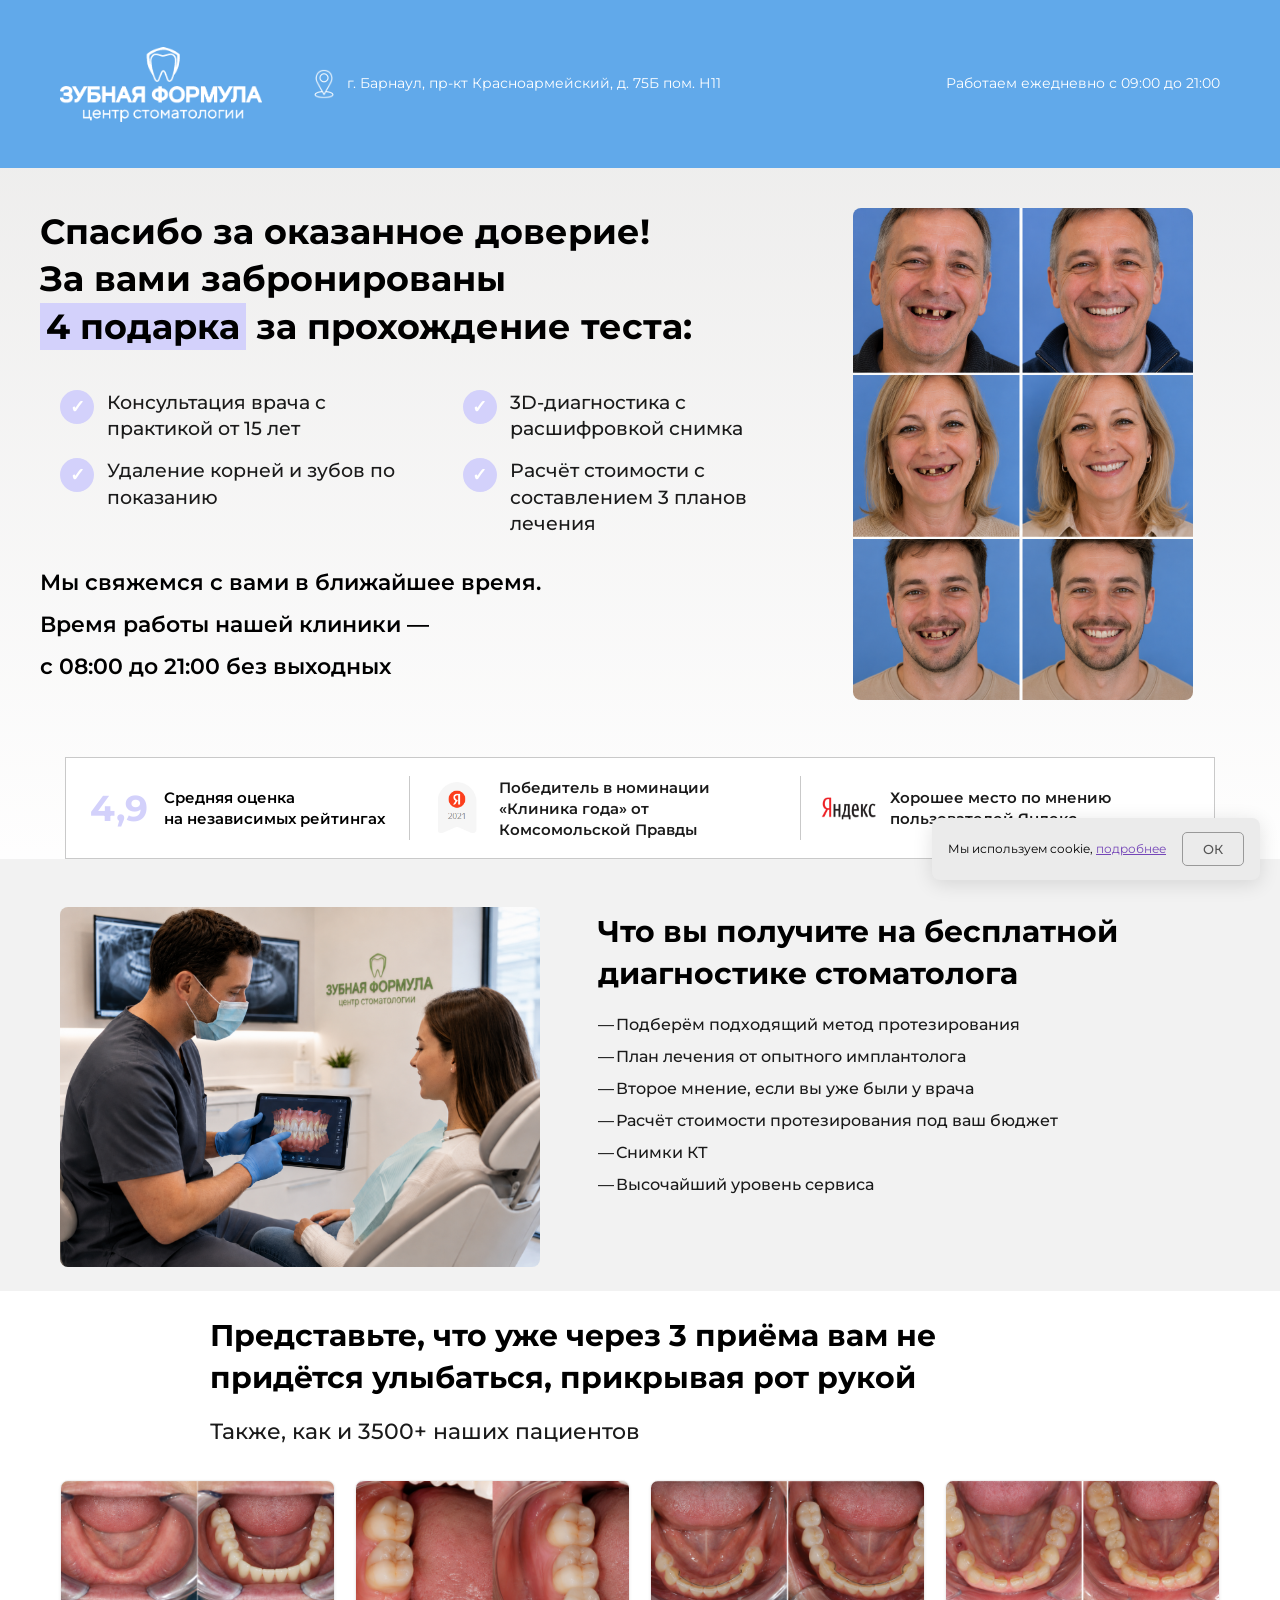
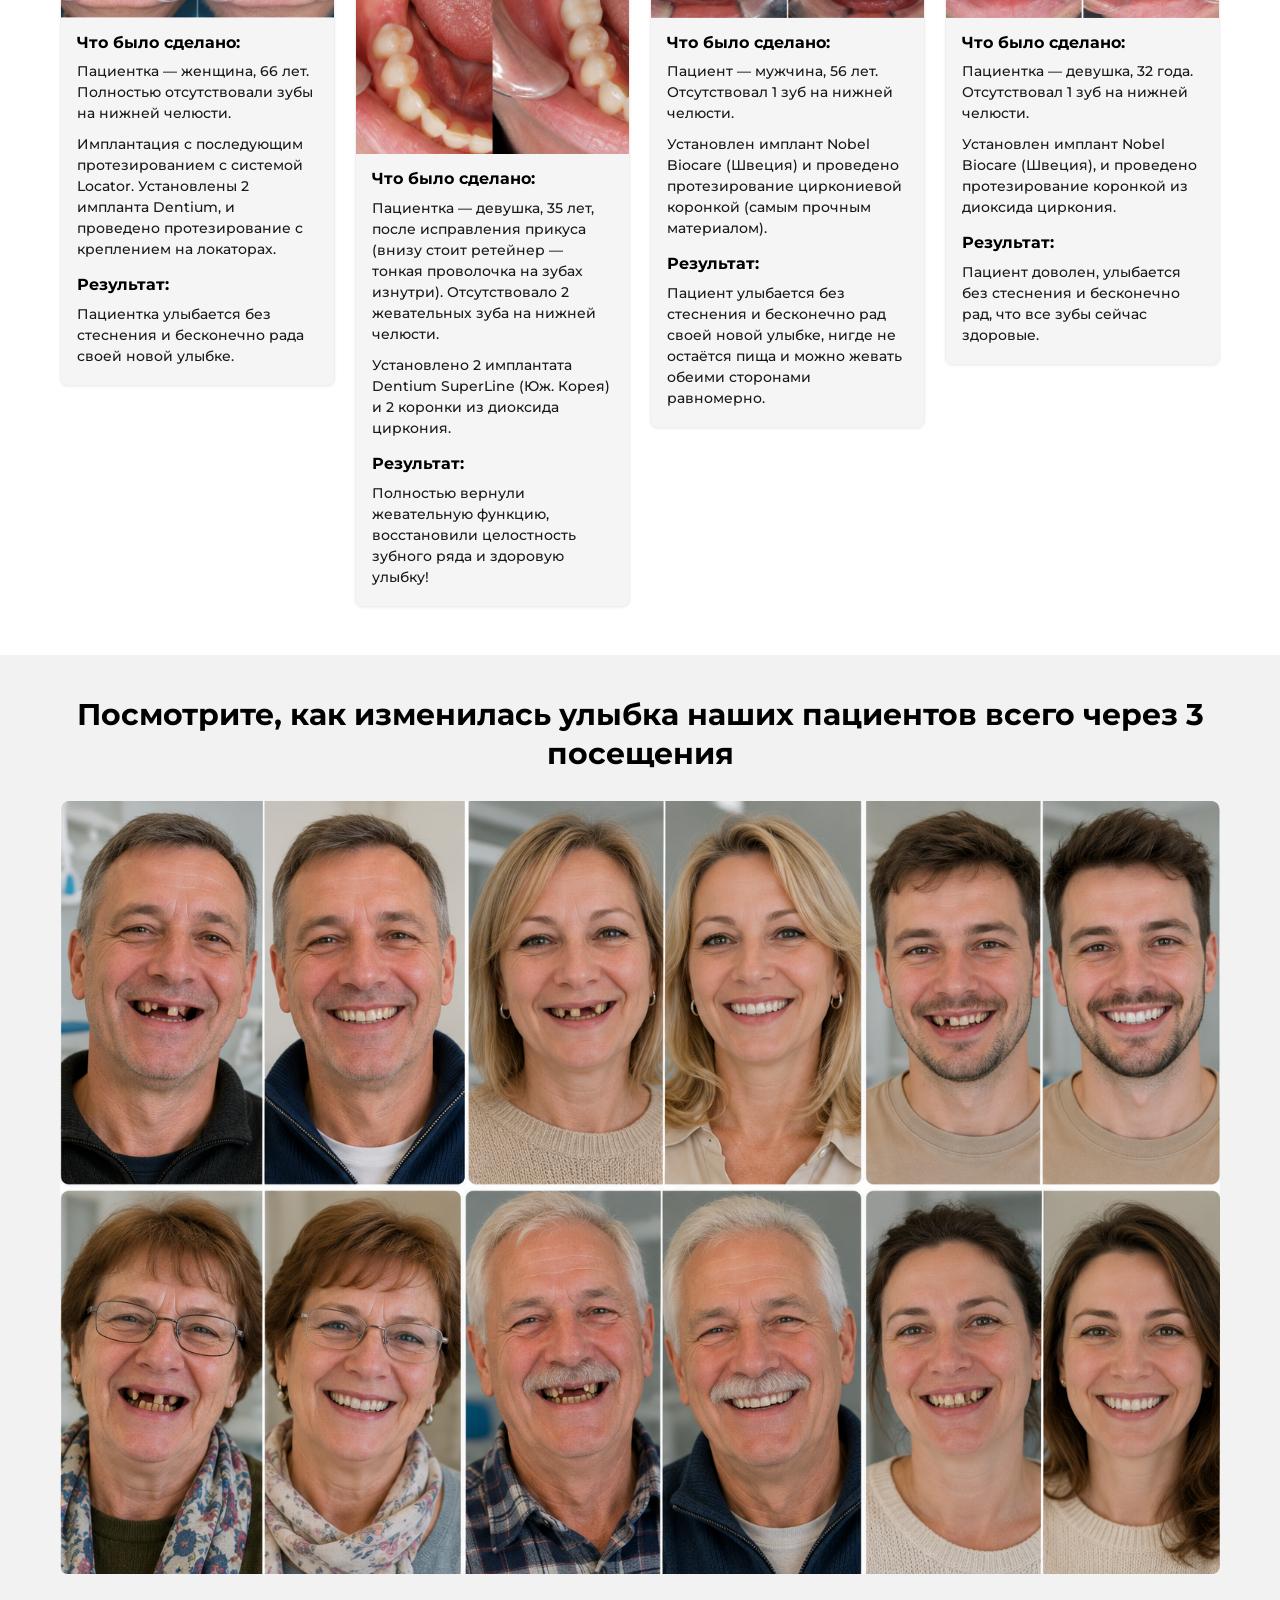
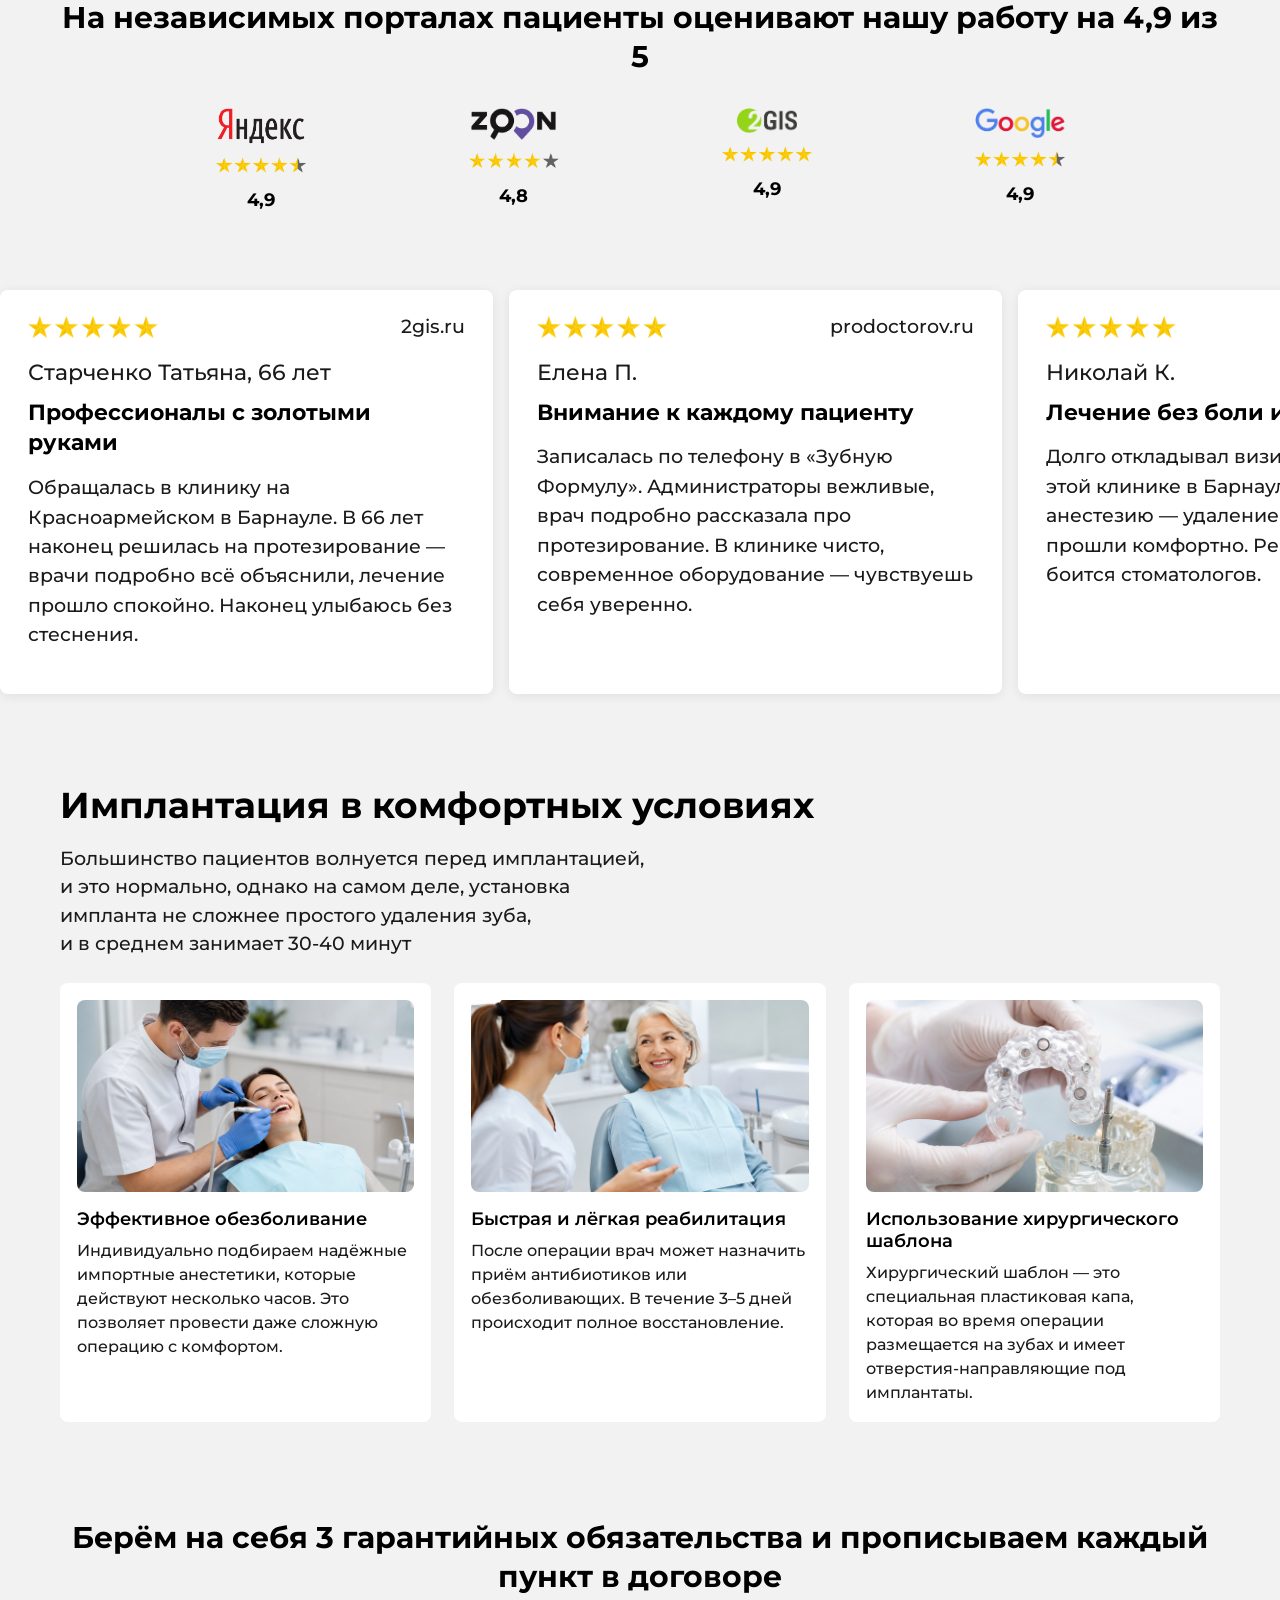
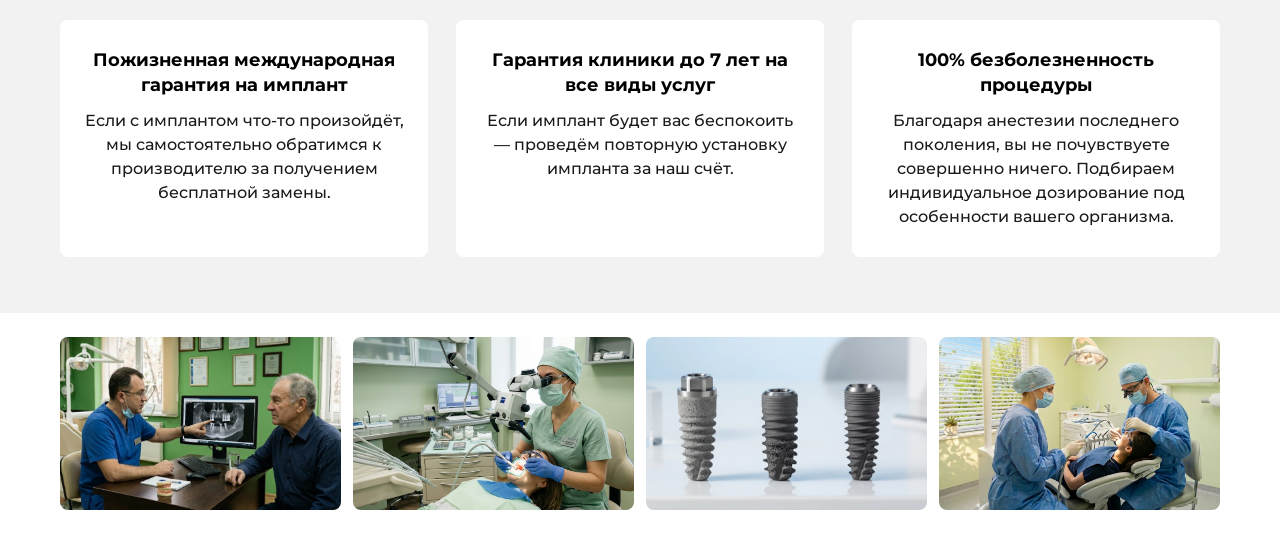
==== commit 41a7a567: "16 version" ====
--- a/spasibo.html
+++ b/spasibo.html
@@ -4,12 +4,12 @@
   <meta charset="UTF-8">
   <meta name="viewport" content="width=device-width, initial-scale=1.0">
   <title>Спасибо за оказанное доверие! Барнаул</title>
-  <meta name="description" content="Спасибо за обращение в центр стоматологии Дельта в Барнауле.">
+  <meta name="description" content="Спасибо за обращение в центр стоматологии Зубная Формула в Барнауле.">
   <link rel="icon" href="assets/images/favicon.ico" type="image/x-icon">
   <link rel="preconnect" href="https://fonts.googleapis.com">
   <link rel="preconnect" href="https://fonts.gstatic.com" crossorigin>
   <link href="https://fonts.googleapis.com/css2?family=Montserrat:wght@400;500;600;700&display=swap" rel="stylesheet">
-  <link rel="stylesheet" href="css/styles.css">
+  <link rel="stylesheet" href="css/styles.css?v=12">
   <link rel="stylesheet" href="css/thanks.css?v=66">
 </head>
 <body class="page-thanks">
@@ -18,7 +18,7 @@
     <div class="container header__inner">
       <a class="header__brand" href="https://dentalformula-22.ru/" target="_blank" rel="noopener noreferrer" aria-label="Зубная Формула — центр стоматологии">
         <span class="header__brand-mark-wrap">
-          <img class="header__brand-mark" src="assets/images/logo-delta.png" alt="Зубная Формула — центр стоматологии" width="204" height="75">
+          <img class="header__brand-mark" src="assets/images/logo-zubnaya-formula.png?v=1" alt="Зубная Формула — центр стоматологии" width="204" height="75">
         </span>
       </a>
       <div class="header__center">
--- a/css/styles.css
+++ b/css/styles.css
@@ -97,8 +97,8 @@
 .header__brand {
   display: inline-flex;
   align-items: center;
-  flex: 1 1 0;
-  min-width: 0;
+  flex: 0 0 auto;
+  min-width: min(204px, 46vw);
   text-decoration: none;
   color: #ffffff;
 }
@@ -106,17 +106,16 @@
 .header__brand-mark-wrap {
   flex-shrink: 0;
   display: block;
+  width: min(204px, 46vw);
   height: 75px;
-  width: auto;
-  max-width: min(204px, 46vw);
   line-height: 0;
 }
 
 .header__brand-mark {
   display: block;
-  height: 75px;
-  width: auto;
-  max-width: 100%;
+  width: 100%;
+  height: 100%;
+  max-width: none;
   object-fit: contain;
   object-position: left center;
 }
@@ -844,8 +843,8 @@
 
 .site-footer__logo {
   display: block;
-  width: auto;
-  max-width: 204px;
+  width: min(204px, 80vw);
+  max-width: none;
   height: 75px;
   margin: 0 auto 14px;
   object-fit: contain;
@@ -1174,12 +1173,18 @@
 
   .header__brand {
     flex: 0 0 auto;
-  }
-
-  .header__brand-mark-wrap,
+    min-width: min(174px, 44vw);
+  }
+
+  .header__brand-mark-wrap {
+    width: min(174px, 44vw);
+    height: 64px;
+  }
+
   .header__brand-mark {
-    height: 64px;
-    max-width: min(174px, 44vw);
+    width: 100%;
+    height: 100%;
+    max-width: none;
   }
 
   .header__center {
@@ -1268,10 +1273,15 @@
 
 /* 992–1040 — узкий ноутбук: чуть компактнее хедер и hero */
 @media (max-width: 1040px) and (min-width: 992px) {
-  .header__brand-mark-wrap,
+  .header__brand-mark-wrap {
+    width: min(156px, 42vw);
+    height: 58px;
+  }
+
   .header__brand-mark {
-    height: 58px;
-    max-width: min(156px, 42vw);
+    width: 100%;
+    height: 100%;
+    max-width: none;
   }
 
   .header__address,
@@ -1342,10 +1352,15 @@
     order: unset;
   }
 
-  .header__brand-mark-wrap,
+  .header__brand-mark-wrap {
+    width: min(178px, 48vw);
+    height: 66px;
+  }
+
   .header__brand-mark {
-    height: 66px;
-    max-width: min(178px, 48vw);
+    width: 100%;
+    height: 100%;
+    max-width: none;
   }
 
   .header__center {
@@ -1510,10 +1525,15 @@
     order: unset;
   }
 
-  .header__brand-mark-wrap,
+  .header__brand-mark-wrap {
+    width: min(178px, 48vw);
+    height: 66px;
+  }
+
   .header__brand-mark {
-    height: 66px;
-    max-width: min(178px, 48vw);
+    width: 100%;
+    height: 100%;
+    max-width: none;
   }
 
   .header__center {
@@ -1824,10 +1844,15 @@
     padding: 12px 0 14px;
   }
 
-  .header__brand-mark-wrap,
+  .header__brand-mark-wrap {
+    width: min(161px, 46vw);
+    height: 60px;
+  }
+
   .header__brand-mark {
-    height: 60px;
-    max-width: min(161px, 46vw);
+    width: 100%;
+    height: 100%;
+    max-width: none;
   }
 
   .header__address {
@@ -1892,10 +1917,15 @@
 
 /* ≤320 — минимальная ширина */
 @media (max-width: 320px) {
-  .header__brand-mark-wrap,
+  .header__brand-mark-wrap {
+    width: min(151px, 44vw);
+    height: 56px;
+  }
+
   .header__brand-mark {
-    height: 56px;
-    max-width: min(151px, 44vw);
+    width: 100%;
+    height: 100%;
+    max-width: none;
   }
 
   .hero__text {
